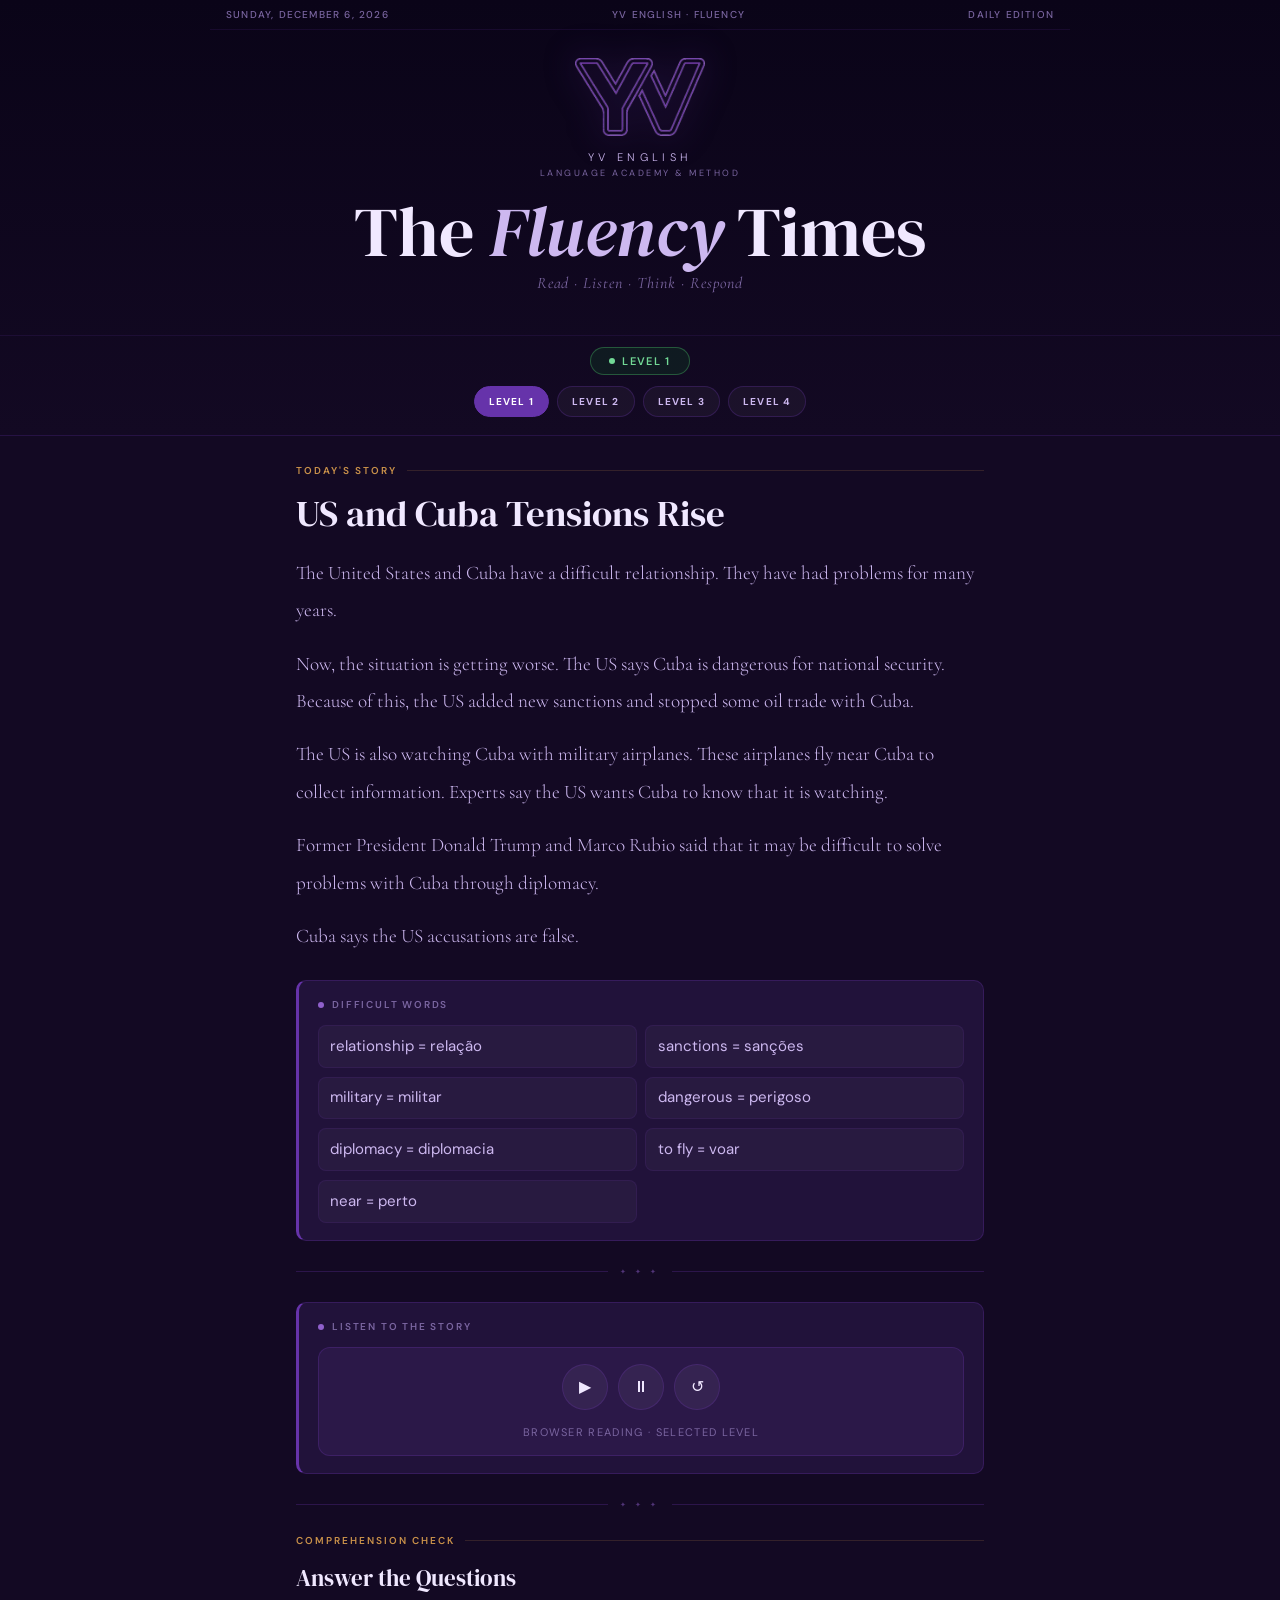
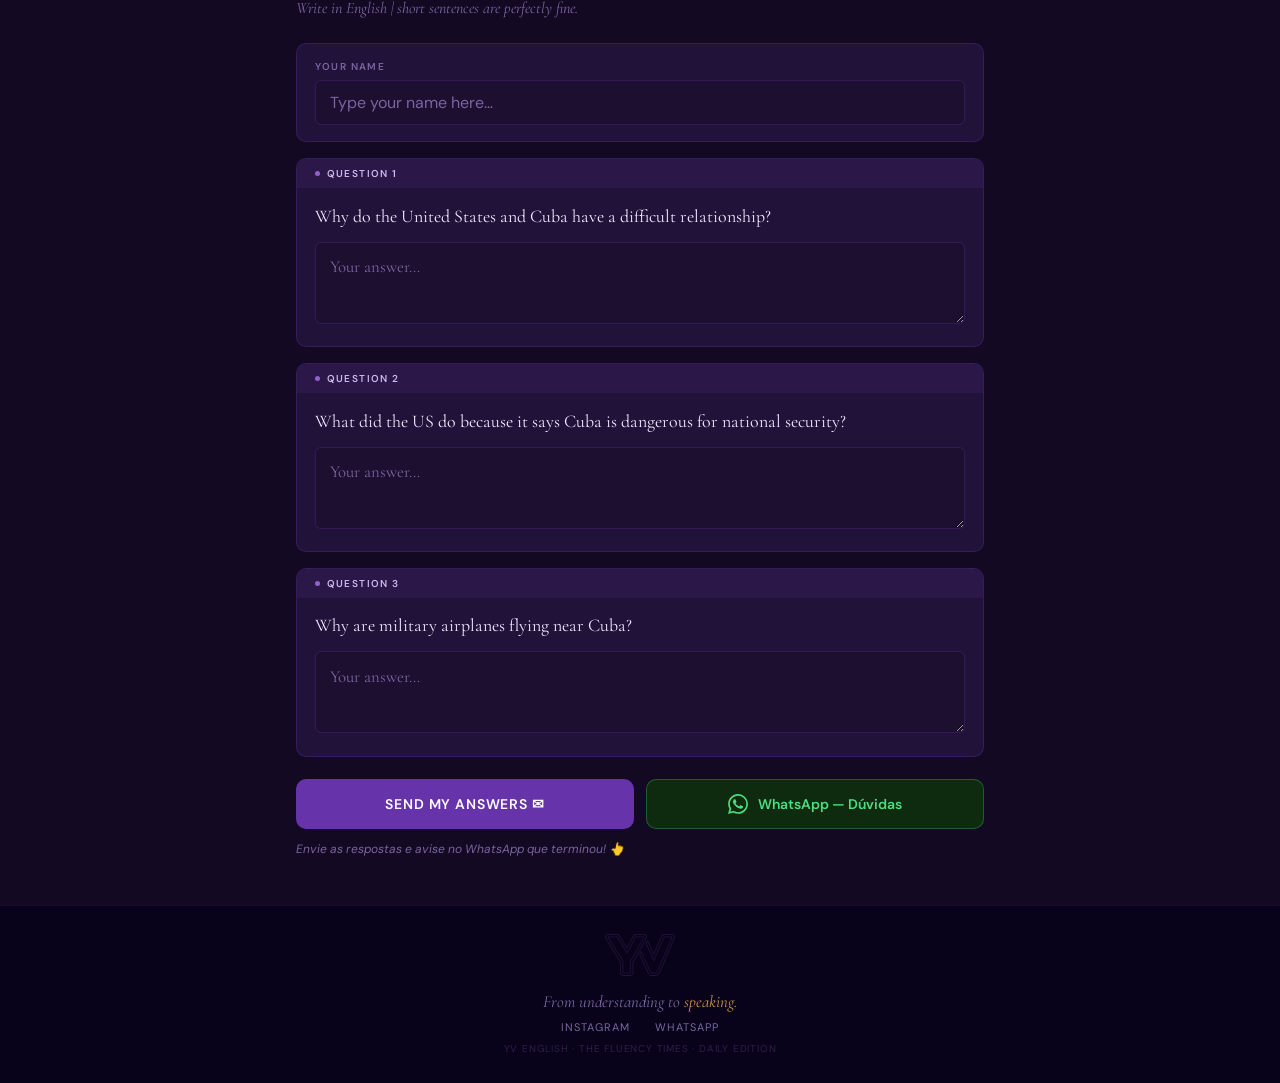
==== index.html @ a4edf580 "Rename the_fluency_times_levels_voice.html to index.html" ====
<!DOCTYPE html>
<html lang="en">
<head>
<meta charset="UTF-8">
<meta name="viewport" content="width=device-width,initial-scale=1,maximum-scale=1">
<title>The Fluency Times — YV English</title>
<link rel="preconnect" href="https://fonts.googleapis.com">
<link href="https://fonts.googleapis.com/css2?family=Cormorant+Garamond:ital,wght@0,300;0,400;1,300;1,400&family=DM+Sans:wght@300;400;500;600&family=DM+Serif+Display:ital@0;1&display=swap" rel="stylesheet">
<style>
*,*::before,*::after{box-sizing:border-box;margin:0;padding:0}
:root{--bg:#130923;--bg2:#1c0f30;--bgcard:#21123a;--bglight:#2b1848;--pur:#6633aa;--purlt:#9060cc;--purxl:#cdb8f0;--gold:#c9914a;--white:#f0e8ff;--muted:#7a65a0;--border:rgba(102,51,170,0.3);--borderl:rgba(102,51,170,0.15)}
body{background:var(--bg);color:var(--white);font-family:"DM Sans",sans-serif;min-height:100vh}
.mhead{background:linear-gradient(180deg,#0a0418 0%,var(--bg) 100%);border-bottom:1px solid var(--border);text-align:center}
.mbar{padding:8px 1rem;border-bottom:1px solid var(--borderl);display:flex;justify-content:space-between;align-items:center;font-size:10px;font-weight:500;letter-spacing:.12em;text-transform:uppercase;color:var(--muted);max-width:860px;margin:0 auto}
.mcore{padding:28px 1rem 22px;display:flex;flex-direction:column;align-items:center}
.yv-logo{width:130px;height:auto;margin-bottom:14px;filter:drop-shadow(0 0 16px rgba(102,51,170,0.6))}
.brand{font-size:11px;font-weight:300;letter-spacing:.4em;text-transform:uppercase;color:var(--purxl);margin-bottom:3px}
.brandsub{font-size:9px;letter-spacing:.28em;text-transform:uppercase;color:var(--muted);margin-bottom:18px}
.ptitle{font-family:"DM Serif Display",serif;font-size:clamp(2.2rem,8vw,4.4rem);font-weight:400;line-height:1;color:var(--white);margin-bottom:6px}
.ptitle em{font-style:italic;color:var(--purxl)}
.ptagline{font-family:"Cormorant Garamond",serif;font-style:italic;font-size:1rem;color:var(--muted);letter-spacing:.06em;margin-bottom:20px}
.mbot{padding:11px 1rem;border-top:1px solid var(--borderl);display:flex;justify-content:center}
.badge{display:inline-flex;align-items:center;gap:7px;padding:6px 18px;border-radius:100px;font-size:11px;font-weight:600;letter-spacing:.12em;text-transform:uppercase;border:1px solid}
.lv1{background:rgba(15,70,35,.3);border-color:rgba(70,180,100,.4);color:#72d996}
.lv2{background:rgba(102,51,170,.2);border-color:rgba(144,96,208,.4);color:var(--purxl)}
.lv3{background:rgba(150,50,20,.25);border-color:rgba(210,90,50,.4);color:#e88a60}
.dot{width:6px;height:6px;border-radius:50%;background:currentColor;flex-shrink:0}
.page{max-width:720px;margin:0 auto;padding:0 1rem}
.div{display:flex;align-items:center;gap:12px;padding:1.6rem 0}
.div::before,.div::after{content:"";flex:1;height:1px;background:var(--border)}
.div span{color:var(--purlt);font-size:.45rem;letter-spacing:.5em;opacity:.5}
.slabel{font-size:10px;font-weight:600;letter-spacing:.2em;text-transform:uppercase;color:var(--gold);margin-bottom:.9rem;display:flex;align-items:center;gap:10px}
.slabel::after{content:"";flex:1;height:1px;background:rgba(201,145,74,.18)}
.asec{padding:1.75rem 0 0}
.ahead{font-family:"DM Serif Display",serif;font-size:clamp(1.55rem,5vw,2.3rem);font-weight:400;line-height:1.2;color:var(--white);margin-bottom:1.2rem}
.abody{font-family:"Cormorant Garamond",serif;font-size:1.2rem;font-weight:300;line-height:1.95;color:var(--purxl)}
.abody p{margin-bottom:1rem}
.abody p:last-child{margin-bottom:0}
.abox{background:var(--bgcard);border:1px solid var(--border);border-left:3px solid var(--pur);border-radius:10px;padding:1.1rem 1.2rem}
.alabel{font-size:10px;font-weight:600;letter-spacing:.18em;text-transform:uppercase;color:var(--muted);margin-bottom:.85rem;display:flex;align-items:center;gap:8px}
.alabel::before{content:"";display:inline-block;width:6px;height:6px;border-radius:50%;background:var(--purlt)}
.abox iframe{width:100%;border:none;border-radius:5px;display:block}
.apholder{background:var(--bglight);border-radius:6px;padding:1.2rem;text-align:center;color:var(--muted);font-size:13px;line-height:1.8}
.apholder code{background:rgba(255,255,255,.07);padding:2px 7px;border-radius:3px;font-size:12px;color:var(--purxl)}
.qsec{padding:0 0 3rem}
.qhead{font-family:"DM Serif Display",serif;font-size:1.45rem;font-weight:400;color:var(--white);margin-bottom:4px}
.qsub{font-family:"Cormorant Garamond",serif;font-style:italic;font-size:1rem;color:var(--muted);margin-bottom:1.6rem}
.qform{display:flex;flex-direction:column;gap:1rem}
.nblock{background:var(--bgcard);border:1px solid var(--border);border-radius:10px;padding:1rem 1.1rem}
.nlabel{font-size:10px;font-weight:600;letter-spacing:.14em;text-transform:uppercase;color:var(--muted);margin-bottom:7px;display:block}
.ninput{width:100%;background:var(--bg2);border:1px solid var(--border);border-radius:6px;padding:11px 14px;font-family:"DM Sans",sans-serif;font-size:1rem;color:var(--white);transition:border-color .2s}
.ninput::placeholder{color:var(--muted)}
.ninput:focus{outline:none;border-color:var(--purlt)}
.qblock{background:var(--bgcard);border:1px solid var(--border);border-radius:10px;overflow:hidden;transition:border-color .2s}
.qblock:focus-within{border-color:var(--purlt)}
.qhdr{background:var(--bglight);padding:8px 1.1rem;font-size:10px;font-weight:600;letter-spacing:.14em;text-transform:uppercase;color:var(--purxl);display:flex;align-items:center;gap:7px}
.qhdr::before{content:"";width:5px;height:5px;border-radius:50%;background:var(--purlt);flex-shrink:0}
.qbody{padding:.9rem 1.1rem 1.1rem}
.qtxt{font-family:"Cormorant Garamond",serif;font-size:1.12rem;color:var(--white);margin-bottom:.75rem;line-height:1.5}
.atxt{width:100%;min-height:82px;background:var(--bg2);border:1px solid var(--border);border-radius:6px;padding:.7rem .9rem;font-family:"Cormorant Garamond",serif;font-size:1.05rem;color:var(--white);resize:vertical;transition:border-color .2s;line-height:1.6}
.atxt::placeholder{color:var(--muted)}
.atxt:focus{outline:none;border-color:var(--purlt);background:#140922}
.srow{display:flex;flex-direction:column;gap:.75rem;padding-top:.4rem}
.bsub{width:100%;background:var(--pur);color:#fff;border:none;padding:15px;border-radius:10px;font-family:"DM Sans",sans-serif;font-size:14px;font-weight:600;letter-spacing:.06em;text-transform:uppercase;cursor:pointer;transition:background .2s,transform .1s}
.bsub:hover{background:#55289a}
.bsub:active{transform:scale(.99)}
.bsub:disabled{background:var(--bglight);color:var(--muted);cursor:not-allowed}
.bwpp{display:flex;align-items:center;justify-content:center;gap:10px;width:100%;background:#0f2b0f;color:#4ade80;border:1px solid rgba(74,222,128,.28);padding:14px;border-radius:10px;font-family:"DM Sans",sans-serif;font-size:14px;font-weight:600;cursor:pointer;text-decoration:none;transition:background .2s}
.bwpp:hover{background:#142e14}
.wicon{width:20px;height:20px;flex-shrink:0}
.snote{font-size:12px;color:var(--muted);font-style:italic;text-align:center}
.succ{display:none;background:rgba(15,70,35,.22);border:1px solid rgba(74,222,128,.22);border-radius:10px;padding:1.2rem;color:#72d996;font-family:"Cormorant Garamond",serif;font-size:1.1rem;line-height:1.75}
footer{background:#08031a;border-top:1px solid var(--borderl);padding:1.75rem 1rem;text-align:center}
.flogo img{width:70px;height:auto;opacity:.25;margin-bottom:10px}
.ftagline{font-family:"Cormorant Garamond",serif;font-style:italic;font-size:1.05rem;color:var(--muted);margin-bottom:8px}
.ftagline span{color:var(--gold)}
.flinks{display:flex;justify-content:center;gap:1.5rem;margin-bottom:8px}
.flinks a{font-size:11px;letter-spacing:.1em;text-transform:uppercase;color:var(--muted);text-decoration:none}
.flinks a:hover{color:var(--purxl)}
.fcopy{font-size:10px;letter-spacing:.08em;color:#2e1f4a;text-transform:uppercase}
@media(min-width:560px){.srow{flex-direction:row;flex-wrap:wrap}.bsub,.bwpp{width:auto;flex:1}.snote{text-align:left;width:100%}}

.level-switch{display:flex;gap:8px;flex-wrap:wrap;justify-content:center;padding:0 1rem 14px}
.lbtn{background:rgba(255,255,255,.04);color:var(--purxl);border:1px solid var(--border);border-radius:999px;padding:8px 14px;font-family:"DM Sans",sans-serif;font-size:10px;font-weight:700;letter-spacing:.12em;text-transform:uppercase;cursor:pointer;transition:background .2s,border-color .2s,transform .1s}
.lbtn:hover{background:rgba(144,96,208,.12);border-color:var(--purlt)}
.lbtn.active{background:var(--pur);border-color:var(--pur);color:#fff}
.lbtn:active{transform:scale(.98)}
.player{display:flex;align-items:center;justify-content:center;gap:10px;flex-wrap:wrap;background:var(--bglight);border:1px solid var(--border);border-radius:12px;padding:1rem}
.pbtn{width:46px;height:46px;border-radius:50%;border:1px solid var(--border);background:rgba(255,255,255,.05);color:var(--white);font-size:16px;cursor:pointer;display:flex;align-items:center;justify-content:center;transition:background .2s,border-color .2s,transform .1s}
.pbtn:hover{background:rgba(144,96,208,.14);border-color:var(--purlt)}
.pbtn:active{transform:scale(.96)}
.pmeta{width:100%;text-align:center;font-size:11px;letter-spacing:.12em;text-transform:uppercase;color:var(--muted);margin-top:.3rem}
.words{margin-top:1.5rem}
.wlist{display:grid;gap:.55rem;font-family:"DM Sans",sans-serif;font-size:.94rem;color:var(--purxl);line-height:1.55}
.wlist span{display:block;background:rgba(255,255,255,.035);border:1px solid var(--borderl);border-radius:8px;padding:.55rem .7rem}
@media(min-width:560px){.level-switch{padding-bottom:18px}.wlist{grid-template-columns:1fr 1fr}}

</style>
<meta name="description" content="The Fluency Times is a daily newsletter by YV English, designed to help you achieve English fluency through engaging stories, practical tips, and curated resources.">
<meta name="keywords" content="English fluency, language learning, YV English, daily newsletter, language tips, curated resources">
<link rel="icon" type="image/png" href="logo-yv.png">
<link rel="apple-touch-icon" href="logo-yv.png">
</head>
<body>
<header class="mhead">
  <div class="mbar">
    <span id="ddate">—</span>
    <span>YV English · Fluency</span>
    <span>Daily Edition</span>
  </div>
  <div class="mcore">
    <img class="yv-logo" src="[data-uri]" alt="YV English">
    <p class="brand">YV English</p>
    <p class="brandsub">Language Academy &amp; Method</p>
    <h1 class="ptitle">The <em>Fluency</em> Times</h1>
    <p class="ptagline">Read · Listen · Think · Respond</p>
  </div>
  <div class="mbot">
    <span class="badge lv2" id="lvbadge"><span class="dot"></span><span id="lvtxt">Level 1</span></span>
  </div>
  <div class="level-switch" aria-label="Choose reading level">
    <button class="lbtn active" type="button" data-level="1">Level 1</button>
    <button class="lbtn" type="button" data-level="2">Level 2</button>
    <button class="lbtn" type="button" data-level="3">Level 3</button>
    <button class="lbtn" type="button" data-level="4">Level 4</button>
  </div>
</header>
<main class="page">
  <section class="asec">
    <p class="slabel">Today's Story</p>
    <h2 class="ahead" id="ahead">US and Cuba Tensions Rise</h2>
    <div class="abody" id="abody"></div>
    <div class="abox words">
      <p class="alabel">Difficult Words</p>
      <div class="wlist" id="words"></div>
    </div>
  </section>
  <div class="div"><span>✦ ✦ ✦</span></div>
  <section>
    <div class="abox">
      <p class="alabel">Listen to the Story</p>
      <div id="audio-embed">
        <div class="player" aria-label="Browser audio controls">
          <button class="pbtn" type="button" id="playBtn" title="Play">▶</button>
          <button class="pbtn" type="button" id="pauseBtn" title="Pause">⏸</button>
          <button class="pbtn" type="button" id="restartBtn" title="Restart">↺</button>
          <div class="pmeta" id="voiceStatus">Browser reading · selected level</div>
        </div>
      </div>
    </div>
  </section>
  <div class="div"><span>✦ ✦ ✦</span></div>
  <section class="qsec">
    <p class="slabel">Comprehension Check</p>
    <h3 class="qhead">Answer the Questions</h3>
    <p class="qsub">Write in English | short sentences are perfectly fine.</p>
    <form class="qform" id="qform" action="https://api.web3forms.com/submit" method="POST">
      <input type="hidden" name="access_key" value="bb848a85-e477-42c4-b5b5-61358dc488f5">
      <input type="hidden" name="subject" id="fsubj" value="The Fluency Times — Student Answers">
      <input type="hidden" name="level" id="flevel" value="Level 1">
      <input type="hidden" name="redirect" value="false">
      <div class="nblock">
        <label class="nlabel" for="sname">Your Name</label>
        <input class="ninput" type="text" id="sname" name="name" placeholder="Type your name here…" required>
      </div>
      <div class="qblock">
        <div class="qhdr">Question 1</div>
        <div class="qbody">
          <p class="qtxt" id="q1">Where is this happening?</p>
          <textarea class="atxt" name="question_1" placeholder="Your answer…" required></textarea>
        </div>
      </div>
      <div class="qblock">
        <div class="qhdr">Question 2</div>
        <div class="qbody">
          <p class="qtxt" id="q2">What is the text about?</p>
          <textarea class="atxt" name="question_2" placeholder="Your answer…" required></textarea>
        </div>
      </div>
      <div class="qblock">
        <div class="qhdr">Question 3</div>
        <div class="qbody">
          <p class="qtxt" id="q3">What do you think about the situation?</p>
        
          <textarea class="atxt" name="message" placeholder="Your answer…" required></textarea>
        </div>
      </div>
      <div class="srow">
        <button type="submit" class="bsub" id="sbtn">Send My Answers ✉</button>
        <a class="bwpp" href="https://wa.me/5521965126480?text=Oi!%20Terminei%20as%20perguntas%20do%20Fluency%20Times%20de%20hoje!%20%F0%9F%93%9D" target="_blank" rel="noopener">
          <svg class="wicon" viewBox="0 0 24 24" fill="currentColor"><path d="M17.472 14.382c-.297-.149-1.758-.867-2.03-.967-.273-.099-.471-.148-.67.15-.197.297-.767.966-.94 1.164-.173.199-.347.223-.644.075-.297-.15-1.255-.463-2.39-1.475-.883-.788-1.48-1.761-1.653-2.059-.173-.297-.018-.458.13-.606.134-.133.298-.347.446-.52.149-.174.198-.298.298-.497.099-.198.05-.371-.025-.52-.075-.149-.669-1.612-.916-2.207-.242-.579-.487-.5-.669-.51-.173-.008-.371-.01-.57-.01-.198 0-.52.074-.792.372-.272.297-1.04 1.016-1.04 2.479 0 1.462 1.065 2.875 1.213 3.074.149.198 2.096 3.2 5.077 4.487.709.306 1.262.489 1.694.625.712.227 1.36.195 1.871.118.571-.085 1.758-.719 2.006-1.413.248-.694.248-1.289.173-1.413-.074-.124-.272-.198-.57-.347m-5.421 7.403h-.004a9.87 9.87 0 01-5.031-1.378l-.361-.214-3.741.982.998-3.648-.235-.374a9.86 9.86 0 01-1.51-5.26c.001-5.45 4.436-9.884 9.888-9.884 2.64 0 5.122 1.03 6.988 2.898a9.825 9.825 0 012.893 6.994c-.003 5.45-4.437 9.884-9.885 9.884m8.413-18.297A11.815 11.815 0 0012.05 0C5.495 0 .16 5.335.157 11.892c0 2.096.547 4.142 1.588 5.945L.057 24l6.305-1.654a11.882 11.882 0 005.683 1.448h.005c6.554 0 11.89-5.335 11.893-11.893a11.821 11.821 0 00-3.48-8.413z"/></svg>
          WhatsApp — Dúvidas
        </a>
        <span class="snote">Envie as respostas e avise no WhatsApp que terminou! 👆</span>
      </div>
      <div class="succ" id="smsg"><strong>Well done! 🎉</strong> Your answers were sent successfully.<br>Agora avise no WhatsApp que você terminou — keep it up!</div>
    </form>
  </section>
</main>
<footer>
  <div class="flogo"><img src="[data-uri]" alt="YV English"></div>
  <p class="ftagline">From understanding to <span>speaking.</span></p>
  <div class="flinks">
    <a href="https://www.instagram.com/yvenglish/" target="_blank" rel="noopener">Instagram</a>
    <a href="https://wa.me/5521965126480" target="_blank" rel="noopener">WhatsApp</a>
  </div>
  <p class="fcopy">YV English · The Fluency Times · Daily Edition</p>
</footer>

<script>
const stories={
  1:{
    badge:"lv1",
    title:"US and Cuba Tensions Rise",
    text:[
      "The United States and Cuba have a difficult relationship. They have had problems for many years.",
      "Now, the situation is getting worse. The US says Cuba is dangerous for national security. Because of this, the US added new sanctions and stopped some oil trade with Cuba.",
      "The US is also watching Cuba with military airplanes. These airplanes fly near Cuba to collect information. Experts say the US wants Cuba to know that it is watching.",
      "Former President Donald Trump and Marco Rubio said that it may be difficult to solve problems with Cuba through diplomacy.",
      "Cuba says the US accusations are false."
    ],
    words:["relationship = relação","sanctions = sanções","military = militar","dangerous = perigoso","diplomacy = diplomacia","to fly = voar","near = perto"],
    questions:[
      "Why do the United States and Cuba have a difficult relationship?",
      "What did the US do because it says Cuba is dangerous for national security?",
      "Why are military airplanes flying near Cuba?"
    ]
  },
  2:{
    badge:"lv2",
    title:"US Pressure on Cuba Increases",
    text:[
      "The relationship between the United States and Cuba has become worse in recent weeks. The two countries have had political problems for decades, but tensions are now increasing again.",
      "The US government says Cuba is a threat to national security. Because of this, Washington has placed new sanctions and economic pressure on the island.",
      "The US military has also been flying surveillance planes near Cuba. Experts say these flights send a message to the Cuban government: the US is watching closely.",
      "Donald Trump and Marco Rubio suggested that diplomacy may not improve relations between the two countries.",
      "Cuba denies the accusations and says the US is using false claims to justify more pressure."
    ],
    words:["tension = tensão","surveillance = vigilância","pressure = pressão","threat = ameaça","deny = negar","closely = de perto","claims = alegações"],
    questions:[
      "Why are tensions between the US and Cuba increasing?",
      "What message may the surveillance planes be sending?",
      "Do you think diplomacy can solve this problem? Why or why not?"
    ]
  },
  3:{
    badge:"lv3",
    title:"US-Cuba Relations Deteriorate",
    text:[
      "Relations between the United States and Cuba are deteriorating rapidly after new political and military tensions emerged between the two countries.",
      "The US government has accused Cuba of posing a national security threat and has responded with stronger sanctions, an oil blockade, and more political pressure.",
      "At the same time, the US military has been conducting surveillance flights near Cuban territory. Analysts believe the decision to show these aircraft publicly is intentional and designed to pressure Cuba.",
      "Donald Trump and Marco Rubio suggested that diplomatic solutions may not work, increasing fears of further conflict.",
      "Cuba rejects the accusations and claims the United States is using a fraudulent case to justify possible military intervention."
    ],
    words:["deteriorating = piorando","blockade = bloqueio","aircraft = aeronave","intentional = intencional","intervention = intervenção","reject = rejeitar","further = maior / adicional"],
    questions:[
      "What actions has the US taken against Cuba?",
      "Why might the US make surveillance flights visible to the public?",
      "In your opinion, is military pressure ever justified? Explain your answer."
    ]
  },
  4:{
    badge:"lv3",
    title:"Escalating US-Cuba Tensions Raise Concerns",
    text:[
      "US-Cuba relations, already historically fragile, have sharply deteriorated amid escalating economic, political, and military tensions.",
      "Washington has intensified pressure on Havana by imposing additional sanctions, restricting oil trade, and accusing Cuba of posing a national security threat.",
      "The US military has also increased surveillance operations near Cuban airspace. Analysts suggest that keeping flight transponders publicly visible may be a deliberate geopolitical signal, designed to demonstrate Washington’s monitoring capabilities.",
      "Trump and Rubio indicated that diplomatic negotiations may be unlikely to improve bilateral relations, which has reinforced concerns about further escalation.",
      "Cuba firmly denies the allegations and argues that the United States is fabricating accusations to legitimize possible military intervention and deepen economic isolation."
    ],
    words:["escalating = aumentando","geopolitical = geopolítico","bilateral relations = relações bilaterais","allegations = acusações","legitimize = legitimar","isolation = isolamento","monitoring capabilities = capacidade de monitoramento"],
    questions:[
      "How does the text describe the current state of US-Cuba relations?",
      "What geopolitical message might the US be sending through visible surveillance flights?",
      "Do you think economic sanctions are an effective political tool? Why or why not?"
    ]
  }
};

let currentLevel=1;
let utterance=null;
let paused=false;

function articlePlainText(){
  const story=stories[currentLevel];
  return story.title+". "+story.text.join(" ");
}

function stopSpeech(){
  window.speechSynthesis.cancel();
  utterance=null;
  paused=false;
  document.getElementById("voiceStatus").textContent="Browser reading · selected level";
}

function renderLevel(level){
  currentLevel=Number(level);
  const story=stories[currentLevel];

  document.getElementById("ahead").textContent=story.title;
  document.getElementById("abody").innerHTML=story.text.map(p=>`<p>${p}</p>`).join("");
  document.getElementById("words").innerHTML=story.words.map(w=>`<span>${w}</span>`).join("");

  const badge=document.getElementById("lvbadge");
  badge.className="badge "+story.badge;
  document.getElementById("lvtxt").textContent="Level "+currentLevel;
  document.getElementById("flevel").value="Level "+currentLevel;
  document.getElementById("fsubj").value="The Fluency Times — Level "+currentLevel+" — "+story.title;

  story.questions.forEach((q,i)=>{
    const el=document.getElementById("q"+(i+1));
    if(el) el.textContent=q;
  });

  document.querySelectorAll(".lbtn").forEach(btn=>{
    btn.classList.toggle("active",Number(btn.dataset.level)===currentLevel);
  });

  stopSpeech();
}

function speakStory(){
  if(paused){
    window.speechSynthesis.resume();
    paused=false;
    document.getElementById("voiceStatus").textContent="Reading…";
    return;
  }

  stopSpeech();
  utterance=new SpeechSynthesisUtterance(articlePlainText());
  utterance.lang="en-US";
  utterance.rate=0.88;
  utterance.pitch=1;
  utterance.onend=()=>document.getElementById("voiceStatus").textContent="Finished · click restart to listen again";
  window.speechSynthesis.speak(utterance);
  document.getElementById("voiceStatus").textContent="Reading…";
}

function pauseStory(){
  if(window.speechSynthesis.speaking){
    window.speechSynthesis.pause();
    paused=true;
    document.getElementById("voiceStatus").textContent="Paused";
  }
}

function restartStory(){
  stopSpeech();
  speakStory();
}

const d=new Date();
document.getElementById("ddate").textContent=d.toLocaleDateString("en-US",{weekday:"long",year:"numeric",month:"long",day:"numeric"});

document.querySelectorAll(".lbtn").forEach(btn=>{
  btn.addEventListener("click",()=>renderLevel(btn.dataset.level));
});

document.getElementById("playBtn").addEventListener("click",speakStory);
document.getElementById("pauseBtn").addEventListener("click",pauseStory);
document.getElementById("restartBtn").addEventListener("click",restartStory);

renderLevel(1);

document.getElementById("qform").addEventListener("submit",async function(e){
  e.preventDefault();
  stopSpeech();
  const btn=document.getElementById("sbtn");
  btn.disabled=true;btn.textContent="Sending…";
  try{
    const r=await fetch("https://api.web3forms.com/submit",{method:"POST",body:new FormData(this)});
    const data=await r.json();
    if(data.success){
      document.getElementById("smsg").style.display="block";
      btn.style.display="none";
      document.getElementById("smsg").scrollIntoView({behavior:"smooth",block:"center"});
    }else{btn.disabled=false;btn.textContent="Send My Answers ✉";alert("Something went wrong.");}
  }catch{btn.disabled=false;btn.textContent="Send My Answers ✉";alert("Connection error.");}
});
</script>

</body>
</html>
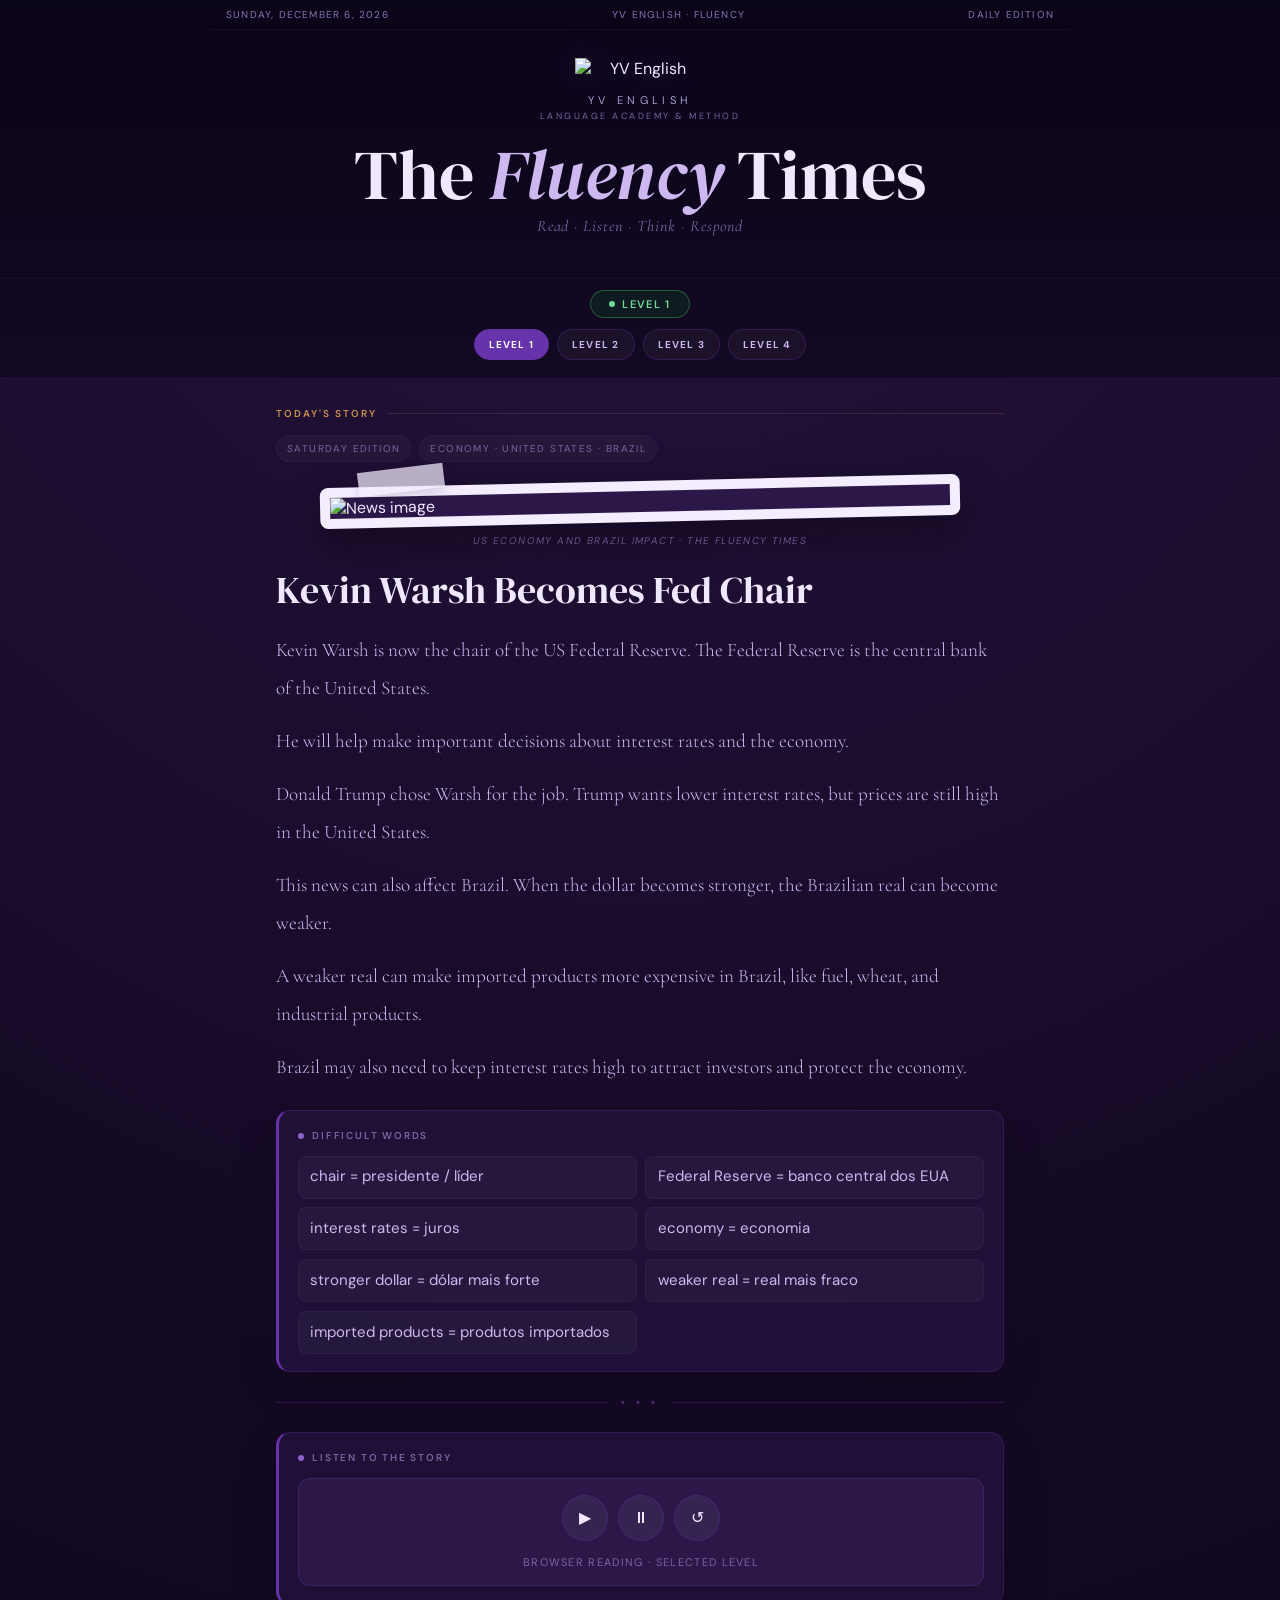
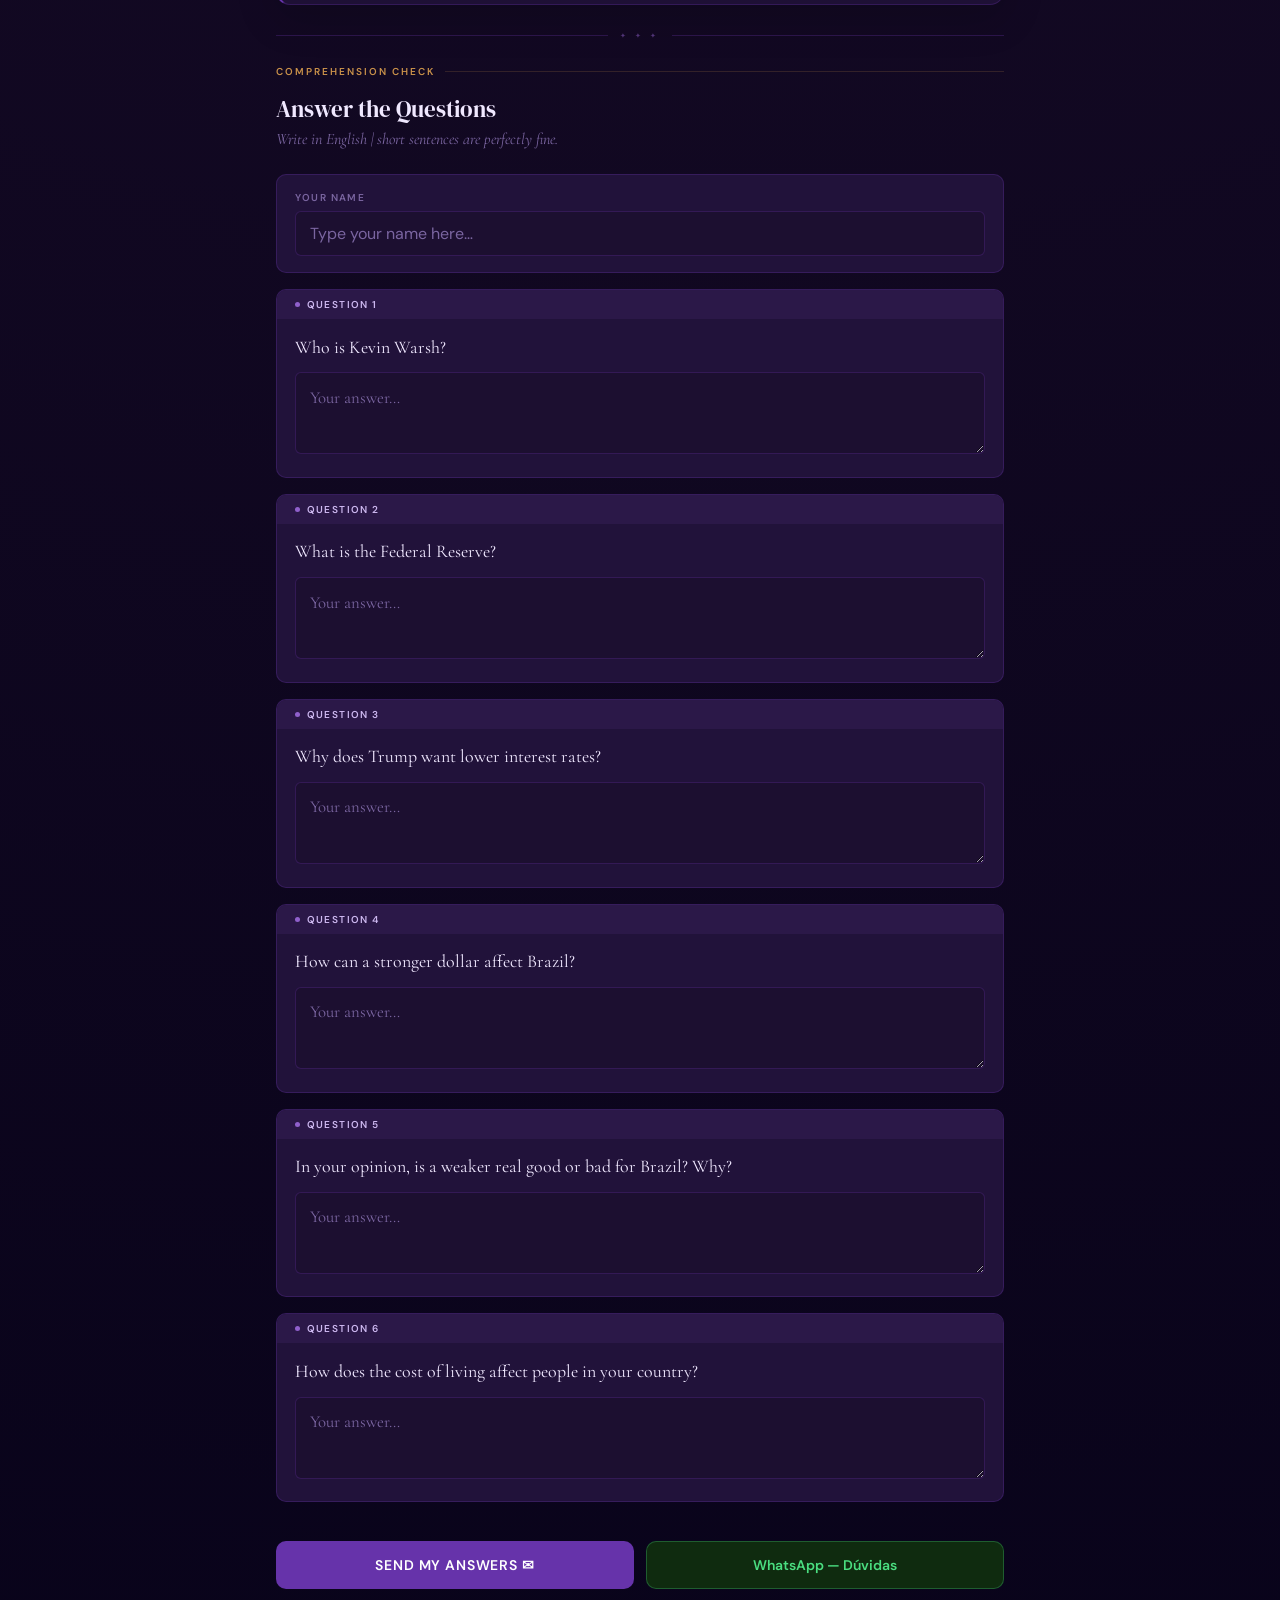
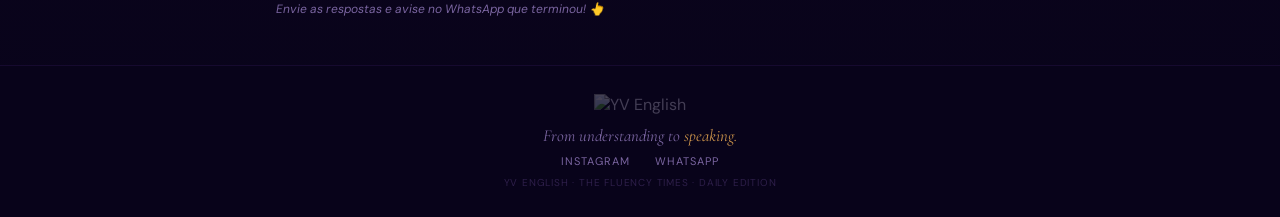
==== commit 02a0ea82: "Update index.html" ====
--- a/index.html
+++ b/index.html
@@ -1,145 +1,75 @@
 <!DOCTYPE html>
 <html lang="en">
 <head>
-<meta charset="UTF-8">
-<meta name="viewport" content="width=device-width,initial-scale=1,maximum-scale=1">
-<title>The Fluency Times — YV English</title>
-<link rel="preconnect" href="https://fonts.googleapis.com">
-<link href="https://fonts.googleapis.com/css2?family=Cormorant+Garamond:ital,wght@0,300;0,400;1,300;1,400&family=DM+Sans:wght@300;400;500;600&family=DM+Serif+Display:ital@0;1&display=swap" rel="stylesheet">
-<style>
-*,*::before,*::after{box-sizing:border-box;margin:0;padding:0}
-:root{--bg:#130923;--bg2:#1c0f30;--bgcard:#21123a;--bglight:#2b1848;--pur:#6633aa;--purlt:#9060cc;--purxl:#cdb8f0;--gold:#c9914a;--white:#f0e8ff;--muted:#7a65a0;--border:rgba(102,51,170,0.3);--borderl:rgba(102,51,170,0.15)}
-body{background:var(--bg);color:var(--white);font-family:"DM Sans",sans-serif;min-height:100vh}
-.mhead{background:linear-gradient(180deg,#0a0418 0%,var(--bg) 100%);border-bottom:1px solid var(--border);text-align:center}
-.mbar{padding:8px 1rem;border-bottom:1px solid var(--borderl);display:flex;justify-content:space-between;align-items:center;font-size:10px;font-weight:500;letter-spacing:.12em;text-transform:uppercase;color:var(--muted);max-width:860px;margin:0 auto}
-.mcore{padding:28px 1rem 22px;display:flex;flex-direction:column;align-items:center}
-.yv-logo{width:130px;height:auto;margin-bottom:14px;filter:drop-shadow(0 0 16px rgba(102,51,170,0.6))}
-.brand{font-size:11px;font-weight:300;letter-spacing:.4em;text-transform:uppercase;color:var(--purxl);margin-bottom:3px}
-.brandsub{font-size:9px;letter-spacing:.28em;text-transform:uppercase;color:var(--muted);margin-bottom:18px}
-.ptitle{font-family:"DM Serif Display",serif;font-size:clamp(2.2rem,8vw,4.4rem);font-weight:400;line-height:1;color:var(--white);margin-bottom:6px}
-.ptitle em{font-style:italic;color:var(--purxl)}
-.ptagline{font-family:"Cormorant Garamond",serif;font-style:italic;font-size:1rem;color:var(--muted);letter-spacing:.06em;margin-bottom:20px}
-.mbot{padding:11px 1rem;border-top:1px solid var(--borderl);display:flex;justify-content:center}
-.badge{display:inline-flex;align-items:center;gap:7px;padding:6px 18px;border-radius:100px;font-size:11px;font-weight:600;letter-spacing:.12em;text-transform:uppercase;border:1px solid}
-.lv1{background:rgba(15,70,35,.3);border-color:rgba(70,180,100,.4);color:#72d996}
-.lv2{background:rgba(102,51,170,.2);border-color:rgba(144,96,208,.4);color:var(--purxl)}
-.lv3{background:rgba(150,50,20,.25);border-color:rgba(210,90,50,.4);color:#e88a60}
-.dot{width:6px;height:6px;border-radius:50%;background:currentColor;flex-shrink:0}
-.page{max-width:720px;margin:0 auto;padding:0 1rem}
-.div{display:flex;align-items:center;gap:12px;padding:1.6rem 0}
-.div::before,.div::after{content:"";flex:1;height:1px;background:var(--border)}
-.div span{color:var(--purlt);font-size:.45rem;letter-spacing:.5em;opacity:.5}
-.slabel{font-size:10px;font-weight:600;letter-spacing:.2em;text-transform:uppercase;color:var(--gold);margin-bottom:.9rem;display:flex;align-items:center;gap:10px}
-.slabel::after{content:"";flex:1;height:1px;background:rgba(201,145,74,.18)}
-.asec{padding:1.75rem 0 0}
-.ahead{font-family:"DM Serif Display",serif;font-size:clamp(1.55rem,5vw,2.3rem);font-weight:400;line-height:1.2;color:var(--white);margin-bottom:1.2rem}
-.abody{font-family:"Cormorant Garamond",serif;font-size:1.2rem;font-weight:300;line-height:1.95;color:var(--purxl)}
-.abody p{margin-bottom:1rem}
-.abody p:last-child{margin-bottom:0}
-.abox{background:var(--bgcard);border:1px solid var(--border);border-left:3px solid var(--pur);border-radius:10px;padding:1.1rem 1.2rem}
-.alabel{font-size:10px;font-weight:600;letter-spacing:.18em;text-transform:uppercase;color:var(--muted);margin-bottom:.85rem;display:flex;align-items:center;gap:8px}
-.alabel::before{content:"";display:inline-block;width:6px;height:6px;border-radius:50%;background:var(--purlt)}
-.abox iframe{width:100%;border:none;border-radius:5px;display:block}
-.apholder{background:var(--bglight);border-radius:6px;padding:1.2rem;text-align:center;color:var(--muted);font-size:13px;line-height:1.8}
-.apholder code{background:rgba(255,255,255,.07);padding:2px 7px;border-radius:3px;font-size:12px;color:var(--purxl)}
-.qsec{padding:0 0 3rem}
-.qhead{font-family:"DM Serif Display",serif;font-size:1.45rem;font-weight:400;color:var(--white);margin-bottom:4px}
-.qsub{font-family:"Cormorant Garamond",serif;font-style:italic;font-size:1rem;color:var(--muted);margin-bottom:1.6rem}
-.qform{display:flex;flex-direction:column;gap:1rem}
-.nblock{background:var(--bgcard);border:1px solid var(--border);border-radius:10px;padding:1rem 1.1rem}
-.nlabel{font-size:10px;font-weight:600;letter-spacing:.14em;text-transform:uppercase;color:var(--muted);margin-bottom:7px;display:block}
-.ninput{width:100%;background:var(--bg2);border:1px solid var(--border);border-radius:6px;padding:11px 14px;font-family:"DM Sans",sans-serif;font-size:1rem;color:var(--white);transition:border-color .2s}
-.ninput::placeholder{color:var(--muted)}
-.ninput:focus{outline:none;border-color:var(--purlt)}
-.qblock{background:var(--bgcard);border:1px solid var(--border);border-radius:10px;overflow:hidden;transition:border-color .2s}
-.qblock:focus-within{border-color:var(--purlt)}
-.qhdr{background:var(--bglight);padding:8px 1.1rem;font-size:10px;font-weight:600;letter-spacing:.14em;text-transform:uppercase;color:var(--purxl);display:flex;align-items:center;gap:7px}
-.qhdr::before{content:"";width:5px;height:5px;border-radius:50%;background:var(--purlt);flex-shrink:0}
-.qbody{padding:.9rem 1.1rem 1.1rem}
-.qtxt{font-family:"Cormorant Garamond",serif;font-size:1.12rem;color:var(--white);margin-bottom:.75rem;line-height:1.5}
-.atxt{width:100%;min-height:82px;background:var(--bg2);border:1px solid var(--border);border-radius:6px;padding:.7rem .9rem;font-family:"Cormorant Garamond",serif;font-size:1.05rem;color:var(--white);resize:vertical;transition:border-color .2s;line-height:1.6}
-.atxt::placeholder{color:var(--muted)}
-.atxt:focus{outline:none;border-color:var(--purlt);background:#140922}
-.srow{display:flex;flex-direction:column;gap:.75rem;padding-top:.4rem}
-.bsub{width:100%;background:var(--pur);color:#fff;border:none;padding:15px;border-radius:10px;font-family:"DM Sans",sans-serif;font-size:14px;font-weight:600;letter-spacing:.06em;text-transform:uppercase;cursor:pointer;transition:background .2s,transform .1s}
-.bsub:hover{background:#55289a}
-.bsub:active{transform:scale(.99)}
-.bsub:disabled{background:var(--bglight);color:var(--muted);cursor:not-allowed}
-.bwpp{display:flex;align-items:center;justify-content:center;gap:10px;width:100%;background:#0f2b0f;color:#4ade80;border:1px solid rgba(74,222,128,.28);padding:14px;border-radius:10px;font-family:"DM Sans",sans-serif;font-size:14px;font-weight:600;cursor:pointer;text-decoration:none;transition:background .2s}
-.bwpp:hover{background:#142e14}
-.wicon{width:20px;height:20px;flex-shrink:0}
-.snote{font-size:12px;color:var(--muted);font-style:italic;text-align:center}
-.succ{display:none;background:rgba(15,70,35,.22);border:1px solid rgba(74,222,128,.22);border-radius:10px;padding:1.2rem;color:#72d996;font-family:"Cormorant Garamond",serif;font-size:1.1rem;line-height:1.75}
-footer{background:#08031a;border-top:1px solid var(--borderl);padding:1.75rem 1rem;text-align:center}
-.flogo img{width:70px;height:auto;opacity:.25;margin-bottom:10px}
-.ftagline{font-family:"Cormorant Garamond",serif;font-style:italic;font-size:1.05rem;color:var(--muted);margin-bottom:8px}
-.ftagline span{color:var(--gold)}
-.flinks{display:flex;justify-content:center;gap:1.5rem;margin-bottom:8px}
-.flinks a{font-size:11px;letter-spacing:.1em;text-transform:uppercase;color:var(--muted);text-decoration:none}
-.flinks a:hover{color:var(--purxl)}
-.fcopy{font-size:10px;letter-spacing:.08em;color:#2e1f4a;text-transform:uppercase}
-@media(min-width:560px){.srow{flex-direction:row;flex-wrap:wrap}.bsub,.bwpp{width:auto;flex:1}.snote{text-align:left;width:100%}}
+  <meta charset="UTF-8" />
+  <meta name="viewport" content="width=device-width,initial-scale=1,maximum-scale=1" />
+  <title>The Fluency Times — YV English</title>
+  <meta name="description" content="The Fluency Times is a daily English reading practice by YV English." />
+  <meta name="keywords" content="English fluency, language learning, YV English, daily news, English practice" />
 
-.level-switch{display:flex;gap:8px;flex-wrap:wrap;justify-content:center;padding:0 1rem 14px}
-.lbtn{background:rgba(255,255,255,.04);color:var(--purxl);border:1px solid var(--border);border-radius:999px;padding:8px 14px;font-family:"DM Sans",sans-serif;font-size:10px;font-weight:700;letter-spacing:.12em;text-transform:uppercase;cursor:pointer;transition:background .2s,border-color .2s,transform .1s}
-.lbtn:hover{background:rgba(144,96,208,.12);border-color:var(--purlt)}
-.lbtn.active{background:var(--pur);border-color:var(--pur);color:#fff}
-.lbtn:active{transform:scale(.98)}
-.player{display:flex;align-items:center;justify-content:center;gap:10px;flex-wrap:wrap;background:var(--bglight);border:1px solid var(--border);border-radius:12px;padding:1rem}
-.pbtn{width:46px;height:46px;border-radius:50%;border:1px solid var(--border);background:rgba(255,255,255,.05);color:var(--white);font-size:16px;cursor:pointer;display:flex;align-items:center;justify-content:center;transition:background .2s,border-color .2s,transform .1s}
-.pbtn:hover{background:rgba(144,96,208,.14);border-color:var(--purlt)}
-.pbtn:active{transform:scale(.96)}
-.pmeta{width:100%;text-align:center;font-size:11px;letter-spacing:.12em;text-transform:uppercase;color:var(--muted);margin-top:.3rem}
-.words{margin-top:1.5rem}
-.wlist{display:grid;gap:.55rem;font-family:"DM Sans",sans-serif;font-size:.94rem;color:var(--purxl);line-height:1.55}
-.wlist span{display:block;background:rgba(255,255,255,.035);border:1px solid var(--borderl);border-radius:8px;padding:.55rem .7rem}
-@media(min-width:560px){.level-switch{padding-bottom:18px}.wlist{grid-template-columns:1fr 1fr}}
+  <link rel="preconnect" href="https://fonts.googleapis.com" />
+  <link href="https://fonts.googleapis.com/css2?family=Cormorant+Garamond:ital,wght@0,300;0,400;1,300;1,400&family=DM+Sans:wght@300;400;500;600;700&family=DM+Serif+Display:ital@0;1&display=swap" rel="stylesheet" />
 
-</style>
-<meta name="description" content="The Fluency Times is a daily newsletter by YV English, designed to help you achieve English fluency through engaging stories, practical tips, and curated resources.">
-<meta name="keywords" content="English fluency, language learning, YV English, daily newsletter, language tips, curated resources">
-<link rel="icon" type="image/png" href="logo-yv.png">
-<link rel="apple-touch-icon" href="logo-yv.png">
+  <link rel="stylesheet" href="style.css" />
+  <link rel="icon" type="image/png" href="logo-yv.png" />
+  <link rel="apple-touch-icon" href="logo-yv.png" />
 </head>
 <body>
-<header class="mhead">
-  <div class="mbar">
-    <span id="ddate">—</span>
-    <span>YV English · Fluency</span>
-    <span>Daily Edition</span>
-  </div>
-  <div class="mcore">
-    <img class="yv-logo" src="[data-uri]" alt="YV English">
-    <p class="brand">YV English</p>
-    <p class="brandsub">Language Academy &amp; Method</p>
-    <h1 class="ptitle">The <em>Fluency</em> Times</h1>
-    <p class="ptagline">Read · Listen · Think · Respond</p>
-  </div>
-  <div class="mbot">
-    <span class="badge lv2" id="lvbadge"><span class="dot"></span><span id="lvtxt">Level 1</span></span>
-  </div>
-  <div class="level-switch" aria-label="Choose reading level">
-    <button class="lbtn active" type="button" data-level="1">Level 1</button>
-    <button class="lbtn" type="button" data-level="2">Level 2</button>
-    <button class="lbtn" type="button" data-level="3">Level 3</button>
-    <button class="lbtn" type="button" data-level="4">Level 4</button>
-  </div>
-</header>
-<main class="page">
-  <section class="asec">
-    <p class="slabel">Today's Story</p>
-    <h2 class="ahead" id="ahead">US and Cuba Tensions Rise</h2>
-    <div class="abody" id="abody"></div>
-    <div class="abox words">
-      <p class="alabel">Difficult Words</p>
-      <div class="wlist" id="words"></div>
+  <header class="mhead">
+    <div class="mbar">
+      <span id="ddate">—</span>
+      <span>YV English · Fluency</span>
+      <span>Daily Edition</span>
     </div>
-  </section>
-  <div class="div"><span>✦ ✦ ✦</span></div>
-  <section>
-    <div class="abox">
-      <p class="alabel">Listen to the Story</p>
-      <div id="audio-embed">
+
+    <div class="mcore">
+      <!-- TROQUE A LOGO AQUI, SE QUISER: coloque o arquivo logo-yv.png na pasta principal -->
+      <img class="yv-logo" src="logo-yv.png" alt="YV English" />
+      <p class="brand">YV English</p>
+      <p class="brandsub">Language Academy &amp; Method</p>
+      <h1 class="ptitle">The <em>Fluency</em> Times</h1>
+      <p class="ptagline">Read · Listen · Think · Respond</p>
+    </div>
+
+    <div class="mbot">
+      <span class="badge lv1" id="lvbadge"><span class="dot"></span><span id="lvtxt">Level 1</span></span>
+    </div>
+
+    <div class="level-switch" aria-label="Choose reading level">
+      <button class="lbtn active" type="button" data-level="1">Level 1</button>
+      <button class="lbtn" type="button" data-level="2">Level 2</button>
+      <button class="lbtn" type="button" data-level="3">Level 3</button>
+      <button class="lbtn" type="button" data-level="4">Level 4</button>
+    </div>
+  </header>
+
+  <main class="page">
+    <section class="asec">
+      <p class="slabel">Today's Story</p>
+      <div class="news-meta">
+        <span id="newsEdition">Daily Edition</span>
+        <span id="newsTopic">World News</span>
+      </div>
+
+      <figure class="cutout-wrap" id="imageBox">
+        <img id="newsImage" class="paper-cut-img" src="/news/trumpekevin.avif" alt="News image" />
+        <figcaption id="imageCaption">The Fluency Times</figcaption>
+      </figure>
+
+      <h2 class="ahead" id="ahead">Loading today's story...</h2>
+      <div class="abody" id="abody"></div>
+
+      <div class="abox words">
+        <p class="alabel">Difficult Words</p>
+        <div class="wlist" id="words"></div>
+      </div>
+    </section>
+
+    <div class="div"><span>✦ ✦ ✦</span></div>
+
+    <section>
+      <div class="abox">
+        <p class="alabel">Listen to the Story</p>
         <div class="player" aria-label="Browser audio controls">
           <button class="pbtn" type="button" id="playBtn" title="Play">▶</button>
           <button class="pbtn" type="button" id="pauseBtn" title="Pause">⏸</button>
@@ -147,240 +77,50 @@
           <div class="pmeta" id="voiceStatus">Browser reading · selected level</div>
         </div>
       </div>
+    </section>
+
+    <div class="div"><span>✦ ✦ ✦</span></div>
+
+    <section class="qsec">
+      <p class="slabel">Comprehension Check</p>
+      <h3 class="qhead">Answer the Questions</h3>
+      <p class="qsub">Write in English | short sentences are perfectly fine.</p>
+
+      <form class="qform" id="qform" action="https://api.web3forms.com/submit" method="POST">
+        <input type="hidden" name="access_key" value="bb848a85-e477-42c4-b5b5-61358dc488f5" />
+        <input type="hidden" name="subject" id="fsubj" value="The Fluency Times — Student Answers" />
+        <input type="hidden" name="level" id="flevel" value="Level 1" />
+        <input type="hidden" name="story_title" id="fstory" value="" />
+        <input type="hidden" name="redirect" value="false" />
+
+        <div class="nblock">
+          <label class="nlabel" for="sname">Your Name</label>
+          <input class="ninput" type="text" id="sname" name="name" placeholder="Type your name here…" required />
+        </div>
+
+        <div id="questionsContainer"></div>
+
+        <div class="srow">
+          <button type="submit" class="bsub" id="sbtn">Send My Answers ✉</button>
+          <a class="bwpp" href="https://wa.me/5521965126480?text=Oi!%20Terminei%20as%20perguntas%20do%20Fluency%20Times%20de%20hoje!%20%F0%9F%93%9D" target="_blank" rel="noopener">WhatsApp — Dúvidas</a>
+          <span class="snote">Envie as respostas e avise no WhatsApp que terminou! 👆</span>
+        </div>
+
+        <div class="succ" id="smsg"><strong>Well done! 🎉</strong> Your answers were sent successfully.<br />Agora avise no WhatsApp que você terminou — keep it up!</div>
+      </form>
+    </section>
+  </main>
+
+  <footer>
+    <div class="flogo"><img src="logo-yv.png" alt="YV English" /></div>
+    <p class="ftagline">From understanding to <span>speaking.</span></p>
+    <div class="flinks">
+      <a href="https://www.instagram.com/yvenglish/" target="_blank" rel="noopener">Instagram</a>
+      <a href="https://wa.me/5521965126480" target="_blank" rel="noopener">WhatsApp</a>
     </div>
-  </section>
-  <div class="div"><span>✦ ✦ ✦</span></div>
-  <section class="qsec">
-    <p class="slabel">Comprehension Check</p>
-    <h3 class="qhead">Answer the Questions</h3>
-    <p class="qsub">Write in English | short sentences are perfectly fine.</p>
-    <form class="qform" id="qform" action="https://api.web3forms.com/submit" method="POST">
-      <input type="hidden" name="access_key" value="bb848a85-e477-42c4-b5b5-61358dc488f5">
-      <input type="hidden" name="subject" id="fsubj" value="The Fluency Times — Student Answers">
-      <input type="hidden" name="level" id="flevel" value="Level 1">
-      <input type="hidden" name="redirect" value="false">
-      <div class="nblock">
-        <label class="nlabel" for="sname">Your Name</label>
-        <input class="ninput" type="text" id="sname" name="name" placeholder="Type your name here…" required>
-      </div>
-      <div class="qblock">
-        <div class="qhdr">Question 1</div>
-        <div class="qbody">
-          <p class="qtxt" id="q1">Where is this happening?</p>
-          <textarea class="atxt" name="question_1" placeholder="Your answer…" required></textarea>
-        </div>
-      </div>
-      <div class="qblock">
-        <div class="qhdr">Question 2</div>
-        <div class="qbody">
-          <p class="qtxt" id="q2">What is the text about?</p>
-          <textarea class="atxt" name="question_2" placeholder="Your answer…" required></textarea>
-        </div>
-      </div>
-      <div class="qblock">
-        <div class="qhdr">Question 3</div>
-        <div class="qbody">
-          <p class="qtxt" id="q3">What do you think about the situation?</p>
-        
-          <textarea class="atxt" name="message" placeholder="Your answer…" required></textarea>
-        </div>
-      </div>
-      <div class="srow">
-        <button type="submit" class="bsub" id="sbtn">Send My Answers ✉</button>
-        <a class="bwpp" href="https://wa.me/5521965126480?text=Oi!%20Terminei%20as%20perguntas%20do%20Fluency%20Times%20de%20hoje!%20%F0%9F%93%9D" target="_blank" rel="noopener">
-          <svg class="wicon" viewBox="0 0 24 24" fill="currentColor"><path d="M17.472 14.382c-.297-.149-1.758-.867-2.03-.967-.273-.099-.471-.148-.67.15-.197.297-.767.966-.94 1.164-.173.199-.347.223-.644.075-.297-.15-1.255-.463-2.39-1.475-.883-.788-1.48-1.761-1.653-2.059-.173-.297-.018-.458.13-.606.134-.133.298-.347.446-.52.149-.174.198-.298.298-.497.099-.198.05-.371-.025-.52-.075-.149-.669-1.612-.916-2.207-.242-.579-.487-.5-.669-.51-.173-.008-.371-.01-.57-.01-.198 0-.52.074-.792.372-.272.297-1.04 1.016-1.04 2.479 0 1.462 1.065 2.875 1.213 3.074.149.198 2.096 3.2 5.077 4.487.709.306 1.262.489 1.694.625.712.227 1.36.195 1.871.118.571-.085 1.758-.719 2.006-1.413.248-.694.248-1.289.173-1.413-.074-.124-.272-.198-.57-.347m-5.421 7.403h-.004a9.87 9.87 0 01-5.031-1.378l-.361-.214-3.741.982.998-3.648-.235-.374a9.86 9.86 0 01-1.51-5.26c.001-5.45 4.436-9.884 9.888-9.884 2.64 0 5.122 1.03 6.988 2.898a9.825 9.825 0 012.893 6.994c-.003 5.45-4.437 9.884-9.885 9.884m8.413-18.297A11.815 11.815 0 0012.05 0C5.495 0 .16 5.335.157 11.892c0 2.096.547 4.142 1.588 5.945L.057 24l6.305-1.654a11.882 11.882 0 005.683 1.448h.005c6.554 0 11.89-5.335 11.893-11.893a11.821 11.821 0 00-3.48-8.413z"/></svg>
-          WhatsApp — Dúvidas
-        </a>
-        <span class="snote">Envie as respostas e avise no WhatsApp que terminou! 👆</span>
-      </div>
-      <div class="succ" id="smsg"><strong>Well done! 🎉</strong> Your answers were sent successfully.<br>Agora avise no WhatsApp que você terminou — keep it up!</div>
-    </form>
-  </section>
-</main>
-<footer>
-  <div class="flogo"><img src="[data-uri]" alt="YV English"></div>
-  <p class="ftagline">From understanding to <span>speaking.</span></p>
-  <div class="flinks">
-    <a href="https://www.instagram.com/yvenglish/" target="_blank" rel="noopener">Instagram</a>
-    <a href="https://wa.me/5521965126480" target="_blank" rel="noopener">WhatsApp</a>
-  </div>
-  <p class="fcopy">YV English · The Fluency Times · Daily Edition</p>
-</footer>
+    <p class="fcopy">YV English · The Fluency Times · Daily Edition</p>
+  </footer>
 
-<script>
-const stories={
-  1:{
-    badge:"lv1",
-    title:"US and Cuba Tensions Rise",
-    text:[
-      "The United States and Cuba have a difficult relationship. They have had problems for many years.",
-      "Now, the situation is getting worse. The US says Cuba is dangerous for national security. Because of this, the US added new sanctions and stopped some oil trade with Cuba.",
-      "The US is also watching Cuba with military airplanes. These airplanes fly near Cuba to collect information. Experts say the US wants Cuba to know that it is watching.",
-      "Former President Donald Trump and Marco Rubio said that it may be difficult to solve problems with Cuba through diplomacy.",
-      "Cuba says the US accusations are false."
-    ],
-    words:["relationship = relação","sanctions = sanções","military = militar","dangerous = perigoso","diplomacy = diplomacia","to fly = voar","near = perto"],
-    questions:[
-      "Why do the United States and Cuba have a difficult relationship?",
-      "What did the US do because it says Cuba is dangerous for national security?",
-      "Why are military airplanes flying near Cuba?"
-    ]
-  },
-  2:{
-    badge:"lv2",
-    title:"US Pressure on Cuba Increases",
-    text:[
-      "The relationship between the United States and Cuba has become worse in recent weeks. The two countries have had political problems for decades, but tensions are now increasing again.",
-      "The US government says Cuba is a threat to national security. Because of this, Washington has placed new sanctions and economic pressure on the island.",
-      "The US military has also been flying surveillance planes near Cuba. Experts say these flights send a message to the Cuban government: the US is watching closely.",
-      "Donald Trump and Marco Rubio suggested that diplomacy may not improve relations between the two countries.",
-      "Cuba denies the accusations and says the US is using false claims to justify more pressure."
-    ],
-    words:["tension = tensão","surveillance = vigilância","pressure = pressão","threat = ameaça","deny = negar","closely = de perto","claims = alegações"],
-    questions:[
-      "Why are tensions between the US and Cuba increasing?",
-      "What message may the surveillance planes be sending?",
-      "Do you think diplomacy can solve this problem? Why or why not?"
-    ]
-  },
-  3:{
-    badge:"lv3",
-    title:"US-Cuba Relations Deteriorate",
-    text:[
-      "Relations between the United States and Cuba are deteriorating rapidly after new political and military tensions emerged between the two countries.",
-      "The US government has accused Cuba of posing a national security threat and has responded with stronger sanctions, an oil blockade, and more political pressure.",
-      "At the same time, the US military has been conducting surveillance flights near Cuban territory. Analysts believe the decision to show these aircraft publicly is intentional and designed to pressure Cuba.",
-      "Donald Trump and Marco Rubio suggested that diplomatic solutions may not work, increasing fears of further conflict.",
-      "Cuba rejects the accusations and claims the United States is using a fraudulent case to justify possible military intervention."
-    ],
-    words:["deteriorating = piorando","blockade = bloqueio","aircraft = aeronave","intentional = intencional","intervention = intervenção","reject = rejeitar","further = maior / adicional"],
-    questions:[
-      "What actions has the US taken against Cuba?",
-      "Why might the US make surveillance flights visible to the public?",
-      "In your opinion, is military pressure ever justified? Explain your answer."
-    ]
-  },
-  4:{
-    badge:"lv3",
-    title:"Escalating US-Cuba Tensions Raise Concerns",
-    text:[
-      "US-Cuba relations, already historically fragile, have sharply deteriorated amid escalating economic, political, and military tensions.",
-      "Washington has intensified pressure on Havana by imposing additional sanctions, restricting oil trade, and accusing Cuba of posing a national security threat.",
-      "The US military has also increased surveillance operations near Cuban airspace. Analysts suggest that keeping flight transponders publicly visible may be a deliberate geopolitical signal, designed to demonstrate Washington’s monitoring capabilities.",
-      "Trump and Rubio indicated that diplomatic negotiations may be unlikely to improve bilateral relations, which has reinforced concerns about further escalation.",
-      "Cuba firmly denies the allegations and argues that the United States is fabricating accusations to legitimize possible military intervention and deepen economic isolation."
-    ],
-    words:["escalating = aumentando","geopolitical = geopolítico","bilateral relations = relações bilaterais","allegations = acusações","legitimize = legitimar","isolation = isolamento","monitoring capabilities = capacidade de monitoramento"],
-    questions:[
-      "How does the text describe the current state of US-Cuba relations?",
-      "What geopolitical message might the US be sending through visible surveillance flights?",
-      "Do you think economic sanctions are an effective political tool? Why or why not?"
-    ]
-  }
-};
-
-let currentLevel=1;
-let utterance=null;
-let paused=false;
-
-function articlePlainText(){
-  const story=stories[currentLevel];
-  return story.title+". "+story.text.join(" ");
-}
-
-function stopSpeech(){
-  window.speechSynthesis.cancel();
-  utterance=null;
-  paused=false;
-  document.getElementById("voiceStatus").textContent="Browser reading · selected level";
-}
-
-function renderLevel(level){
-  currentLevel=Number(level);
-  const story=stories[currentLevel];
-
-  document.getElementById("ahead").textContent=story.title;
-  document.getElementById("abody").innerHTML=story.text.map(p=>`<p>${p}</p>`).join("");
-  document.getElementById("words").innerHTML=story.words.map(w=>`<span>${w}</span>`).join("");
-
-  const badge=document.getElementById("lvbadge");
-  badge.className="badge "+story.badge;
-  document.getElementById("lvtxt").textContent="Level "+currentLevel;
-  document.getElementById("flevel").value="Level "+currentLevel;
-  document.getElementById("fsubj").value="The Fluency Times — Level "+currentLevel+" — "+story.title;
-
-  story.questions.forEach((q,i)=>{
-    const el=document.getElementById("q"+(i+1));
-    if(el) el.textContent=q;
-  });
-
-  document.querySelectorAll(".lbtn").forEach(btn=>{
-    btn.classList.toggle("active",Number(btn.dataset.level)===currentLevel);
-  });
-
-  stopSpeech();
-}
-
-function speakStory(){
-  if(paused){
-    window.speechSynthesis.resume();
-    paused=false;
-    document.getElementById("voiceStatus").textContent="Reading…";
-    return;
-  }
-
-  stopSpeech();
-  utterance=new SpeechSynthesisUtterance(articlePlainText());
-  utterance.lang="en-US";
-  utterance.rate=0.88;
-  utterance.pitch=1;
-  utterance.onend=()=>document.getElementById("voiceStatus").textContent="Finished · click restart to listen again";
-  window.speechSynthesis.speak(utterance);
-  document.getElementById("voiceStatus").textContent="Reading…";
-}
-
-function pauseStory(){
-  if(window.speechSynthesis.speaking){
-    window.speechSynthesis.pause();
-    paused=true;
-    document.getElementById("voiceStatus").textContent="Paused";
-  }
-}
-
-function restartStory(){
-  stopSpeech();
-  speakStory();
-}
-
-const d=new Date();
-document.getElementById("ddate").textContent=d.toLocaleDateString("en-US",{weekday:"long",year:"numeric",month:"long",day:"numeric"});
-
-document.querySelectorAll(".lbtn").forEach(btn=>{
-  btn.addEventListener("click",()=>renderLevel(btn.dataset.level));
-});
-
-document.getElementById("playBtn").addEventListener("click",speakStory);
-document.getElementById("pauseBtn").addEventListener("click",pauseStory);
-document.getElementById("restartBtn").addEventListener("click",restartStory);
-
-renderLevel(1);
-
-document.getElementById("qform").addEventListener("submit",async function(e){
-  e.preventDefault();
-  stopSpeech();
-  const btn=document.getElementById("sbtn");
-  btn.disabled=true;btn.textContent="Sending…";
-  try{
-    const r=await fetch("https://api.web3forms.com/submit",{method:"POST",body:new FormData(this)});
-    const data=await r.json();
-    if(data.success){
-      document.getElementById("smsg").style.display="block";
-      btn.style.display="none";
-      document.getElementById("smsg").scrollIntoView({behavior:"smooth",block:"center"});
-    }else{btn.disabled=false;btn.textContent="Send My Answers ✉";alert("Something went wrong.");}
-  }catch{btn.disabled=false;btn.textContent="Send My Answers ✉";alert("Connection error.");}
-});
-</script>
-
+  <script src="script.js"></script>
 </body>
 </html>
--- a/style.css
+++ b/style.css
@@ -0,0 +1,17 @@
+*,*::before,*::after{box-sizing:border-box;margin:0;padding:0}
+:root{--bg:#130923;--bg2:#1c0f30;--bgcard:#21123a;--bglight:#2b1848;--pur:#6633aa;--purlt:#9060cc;--purxl:#cdb8f0;--gold:#c9914a;--white:#f0e8ff;--muted:#7a65a0;--border:rgba(102,51,170,.3);--borderl:rgba(102,51,170,.15);--paper:#f4ecff}
+body{background:radial-gradient(circle at top,#24123c 0%,var(--bg) 42%,#08031a 100%);color:var(--white);font-family:"DM Sans",sans-serif;min-height:100vh}
+.mhead{background:linear-gradient(180deg,#0a0418 0%,var(--bg) 100%);border-bottom:1px solid var(--border);text-align:center}
+.mbar{padding:8px 1rem;border-bottom:1px solid var(--borderl);display:flex;justify-content:space-between;gap:10px;align-items:center;font-size:10px;font-weight:500;letter-spacing:.12em;text-transform:uppercase;color:var(--muted);max-width:860px;margin:0 auto}
+.mcore{padding:28px 1rem 22px;display:flex;flex-direction:column;align-items:center}
+.yv-logo{width:130px;height:auto;margin-bottom:14px;filter:drop-shadow(0 0 16px rgba(102,51,170,.45))}.brand{font-size:11px;font-weight:300;letter-spacing:.4em;text-transform:uppercase;color:var(--purxl);margin-bottom:3px}.brandsub{font-size:9px;letter-spacing:.28em;text-transform:uppercase;color:var(--muted);margin-bottom:18px}.ptitle{font-family:"DM Serif Display",serif;font-size:clamp(2.2rem,8vw,4.4rem);font-weight:400;line-height:1;color:var(--white);margin-bottom:6px}.ptitle em{font-style:italic;color:var(--purxl)}.ptagline{font-family:"Cormorant Garamond",serif;font-style:italic;font-size:1rem;color:var(--muted);letter-spacing:.06em;margin-bottom:20px}
+.mbot{padding:11px 1rem;border-top:1px solid var(--borderl);display:flex;justify-content:center}.badge{display:inline-flex;align-items:center;gap:7px;padding:6px 18px;border-radius:100px;font-size:11px;font-weight:600;letter-spacing:.12em;text-transform:uppercase;border:1px solid}.lv1{background:rgba(15,70,35,.3);border-color:rgba(70,180,100,.4);color:#72d996}.lv2{background:rgba(102,51,170,.2);border-color:rgba(144,96,208,.4);color:var(--purxl)}.lv3{background:rgba(150,50,20,.25);border-color:rgba(210,90,50,.4);color:#e88a60}.lv4{background:rgba(201,145,74,.16);border-color:rgba(201,145,74,.5);color:#e6b56f}.dot{width:6px;height:6px;border-radius:50%;background:currentColor;flex-shrink:0}
+.level-switch{display:flex;gap:8px;flex-wrap:wrap;justify-content:center;padding:0 1rem 18px}.lbtn{background:rgba(255,255,255,.04);color:var(--purxl);border:1px solid var(--border);border-radius:999px;padding:8px 14px;font-family:"DM Sans",sans-serif;font-size:10px;font-weight:700;letter-spacing:.12em;text-transform:uppercase;cursor:pointer;transition:background .2s,border-color .2s,transform .1s}.lbtn:hover{background:rgba(144,96,208,.12);border-color:var(--purlt)}.lbtn.active{background:var(--pur);border-color:var(--pur);color:#fff}.lbtn:active{transform:scale(.98)}
+.page{max-width:760px;margin:0 auto;padding:0 1rem}.div{display:flex;align-items:center;gap:12px;padding:1.6rem 0}.div::before,.div::after{content:"";flex:1;height:1px;background:var(--border)}.div span{color:var(--purlt);font-size:.45rem;letter-spacing:.5em;opacity:.5}.slabel{font-size:10px;font-weight:600;letter-spacing:.2em;text-transform:uppercase;color:var(--gold);margin-bottom:.9rem;display:flex;align-items:center;gap:10px}.slabel::after{content:"";flex:1;height:1px;background:rgba(201,145,74,.18)}.asec{padding:1.75rem 0 0}.news-meta{display:flex;gap:8px;flex-wrap:wrap;margin-bottom:1.2rem}.news-meta span{font-size:10px;letter-spacing:.14em;text-transform:uppercase;color:var(--muted);border:1px solid var(--borderl);border-radius:999px;padding:6px 10px;background:rgba(255,255,255,.03)}.ahead{font-family:"DM Serif Display",serif;font-size:clamp(1.55rem,5vw,2.35rem);font-weight:400;line-height:1.2;color:var(--white);margin:1.3rem 0 1.2rem}.abody{font-family:"Cormorant Garamond",serif;font-size:1.2rem;font-weight:300;line-height:1.95;color:var(--purxl)}.abody p{margin-bottom:1rem}.abody p:last-child{margin-bottom:0}
+.cutout-wrap{position:relative;margin:0 auto 1.2rem;max-width:640px;display:none}.paper-cut-img{width:100%;max-height:290px;object-fit:cover;border:10px solid var(--paper);border-radius:8px;transform:rotate(-1.3deg);box-shadow:0 18px 40px rgba(0,0,0,.35);display:block;background:var(--bglight)}.cutout-wrap::before{content:"";position:absolute;top:-13px;left:38px;width:86px;height:24px;background:rgba(244,236,255,.72);transform:rotate(-7deg);z-index:2;box-shadow:0 5px 12px rgba(0,0,0,.12)}.cutout-wrap figcaption{font-size:10px;letter-spacing:.14em;text-transform:uppercase;color:var(--muted);margin-top:12px;text-align:center;font-style:italic}.cutout-wrap.show{display:block}
+.abox{background:rgba(33,18,58,.86);border:1px solid var(--border);border-left:3px solid var(--pur);border-radius:14px;padding:1.1rem 1.2rem;box-shadow:0 14px 42px rgba(0,0,0,.16)}.alabel{font-size:10px;font-weight:600;letter-spacing:.18em;text-transform:uppercase;color:var(--muted);margin-bottom:.85rem;display:flex;align-items:center;gap:8px}.alabel::before{content:"";display:inline-block;width:6px;height:6px;border-radius:50%;background:var(--purlt)}.words{margin-top:1.5rem}.wlist{display:grid;gap:.55rem;font-family:"DM Sans",sans-serif;font-size:.94rem;color:var(--purxl);line-height:1.55}.wlist span{display:block;background:rgba(255,255,255,.035);border:1px solid var(--borderl);border-radius:8px;padding:.55rem .7rem}
+.player{display:flex;align-items:center;justify-content:center;gap:10px;flex-wrap:wrap;background:var(--bglight);border:1px solid var(--border);border-radius:12px;padding:1rem}.pbtn{width:46px;height:46px;border-radius:50%;border:1px solid var(--border);background:rgba(255,255,255,.05);color:var(--white);font-size:16px;cursor:pointer;display:flex;align-items:center;justify-content:center;transition:background .2s,border-color .2s,transform .1s}.pbtn:hover{background:rgba(144,96,208,.14);border-color:var(--purlt)}.pbtn:active{transform:scale(.96)}.pmeta{width:100%;text-align:center;font-size:11px;letter-spacing:.12em;text-transform:uppercase;color:var(--muted);margin-top:.3rem}
+.qsec{padding:0 0 3rem}.qhead{font-family:"DM Serif Display",serif;font-size:1.45rem;font-weight:400;color:var(--white);margin-bottom:4px}.qsub{font-family:"Cormorant Garamond",serif;font-style:italic;font-size:1rem;color:var(--muted);margin-bottom:1.6rem}.qform{display:flex;flex-direction:column;gap:1rem}.nblock{background:var(--bgcard);border:1px solid var(--border);border-radius:10px;padding:1rem 1.1rem}.nlabel{font-size:10px;font-weight:600;letter-spacing:.14em;text-transform:uppercase;color:var(--muted);margin-bottom:7px;display:block}.ninput{width:100%;background:var(--bg2);border:1px solid var(--border);border-radius:6px;padding:11px 14px;font-family:"DM Sans",sans-serif;font-size:1rem;color:var(--white);transition:border-color .2s}.ninput::placeholder{color:var(--muted)}.ninput:focus{outline:none;border-color:var(--purlt)}.qblock{background:var(--bgcard);border:1px solid var(--border);border-radius:10px;overflow:hidden;transition:border-color .2s;margin-bottom:1rem}.qblock:focus-within{border-color:var(--purlt)}.qhdr{background:var(--bglight);padding:8px 1.1rem;font-size:10px;font-weight:600;letter-spacing:.14em;text-transform:uppercase;color:var(--purxl);display:flex;align-items:center;gap:7px}.qhdr::before{content:"";width:5px;height:5px;border-radius:50%;background:var(--purlt);flex-shrink:0}.qbody{padding:.9rem 1.1rem 1.1rem}.qtxt{font-family:"Cormorant Garamond",serif;font-size:1.12rem;color:var(--white);margin-bottom:.75rem;line-height:1.5}.atxt{width:100%;min-height:82px;background:var(--bg2);border:1px solid var(--border);border-radius:6px;padding:.7rem .9rem;font-family:"Cormorant Garamond",serif;font-size:1.05rem;color:var(--white);resize:vertical;transition:border-color .2s;line-height:1.6}.atxt::placeholder{color:var(--muted)}.atxt:focus{outline:none;border-color:var(--purlt);background:#140922}.srow{display:flex;flex-direction:column;gap:.75rem;padding-top:.4rem}.bsub{width:100%;background:var(--pur);color:#fff;border:none;padding:15px;border-radius:10px;font-family:"DM Sans",sans-serif;font-size:14px;font-weight:600;letter-spacing:.06em;text-transform:uppercase;cursor:pointer;transition:background .2s,transform .1s}.bsub:hover{background:#55289a}.bsub:active{transform:scale(.99)}.bsub:disabled{background:var(--bglight);color:var(--muted);cursor:not-allowed}.bwpp{display:flex;align-items:center;justify-content:center;gap:10px;width:100%;background:#0f2b0f;color:#4ade80;border:1px solid rgba(74,222,128,.28);padding:14px;border-radius:10px;font-family:"DM Sans",sans-serif;font-size:14px;font-weight:600;cursor:pointer;text-decoration:none;transition:background .2s}.bwpp:hover{background:#142e14}.snote{font-size:12px;color:var(--muted);font-style:italic;text-align:center}.succ{display:none;background:rgba(15,70,35,.22);border:1px solid rgba(74,222,128,.22);border-radius:10px;padding:1.2rem;color:#72d996;font-family:"Cormorant Garamond",serif;font-size:1.1rem;line-height:1.75}
+footer{background:#08031a;border-top:1px solid var(--borderl);padding:1.75rem 1rem;text-align:center}.flogo img{width:70px;height:auto;opacity:.25;margin-bottom:10px}.ftagline{font-family:"Cormorant Garamond",serif;font-style:italic;font-size:1.05rem;color:var(--muted);margin-bottom:8px}.ftagline span{color:var(--gold)}.flinks{display:flex;justify-content:center;gap:1.5rem;margin-bottom:8px}.flinks a{font-size:11px;letter-spacing:.1em;text-transform:uppercase;color:var(--muted);text-decoration:none}.flinks a:hover{color:var(--purxl)}.fcopy{font-size:10px;letter-spacing:.08em;color:#2e1f4a;text-transform:uppercase}
+@media(min-width:560px){.srow{flex-direction:row;flex-wrap:wrap}.bsub,.bwpp{width:auto;flex:1}.snote{text-align:left;width:100%}.wlist{grid-template-columns:1fr 1fr}}
+@media(max-width:520px){.mbar{font-size:8px;letter-spacing:.08em}.paper-cut-img{max-height:220px;border-width:8px}.abody{font-size:1.12rem;line-height:1.85}}
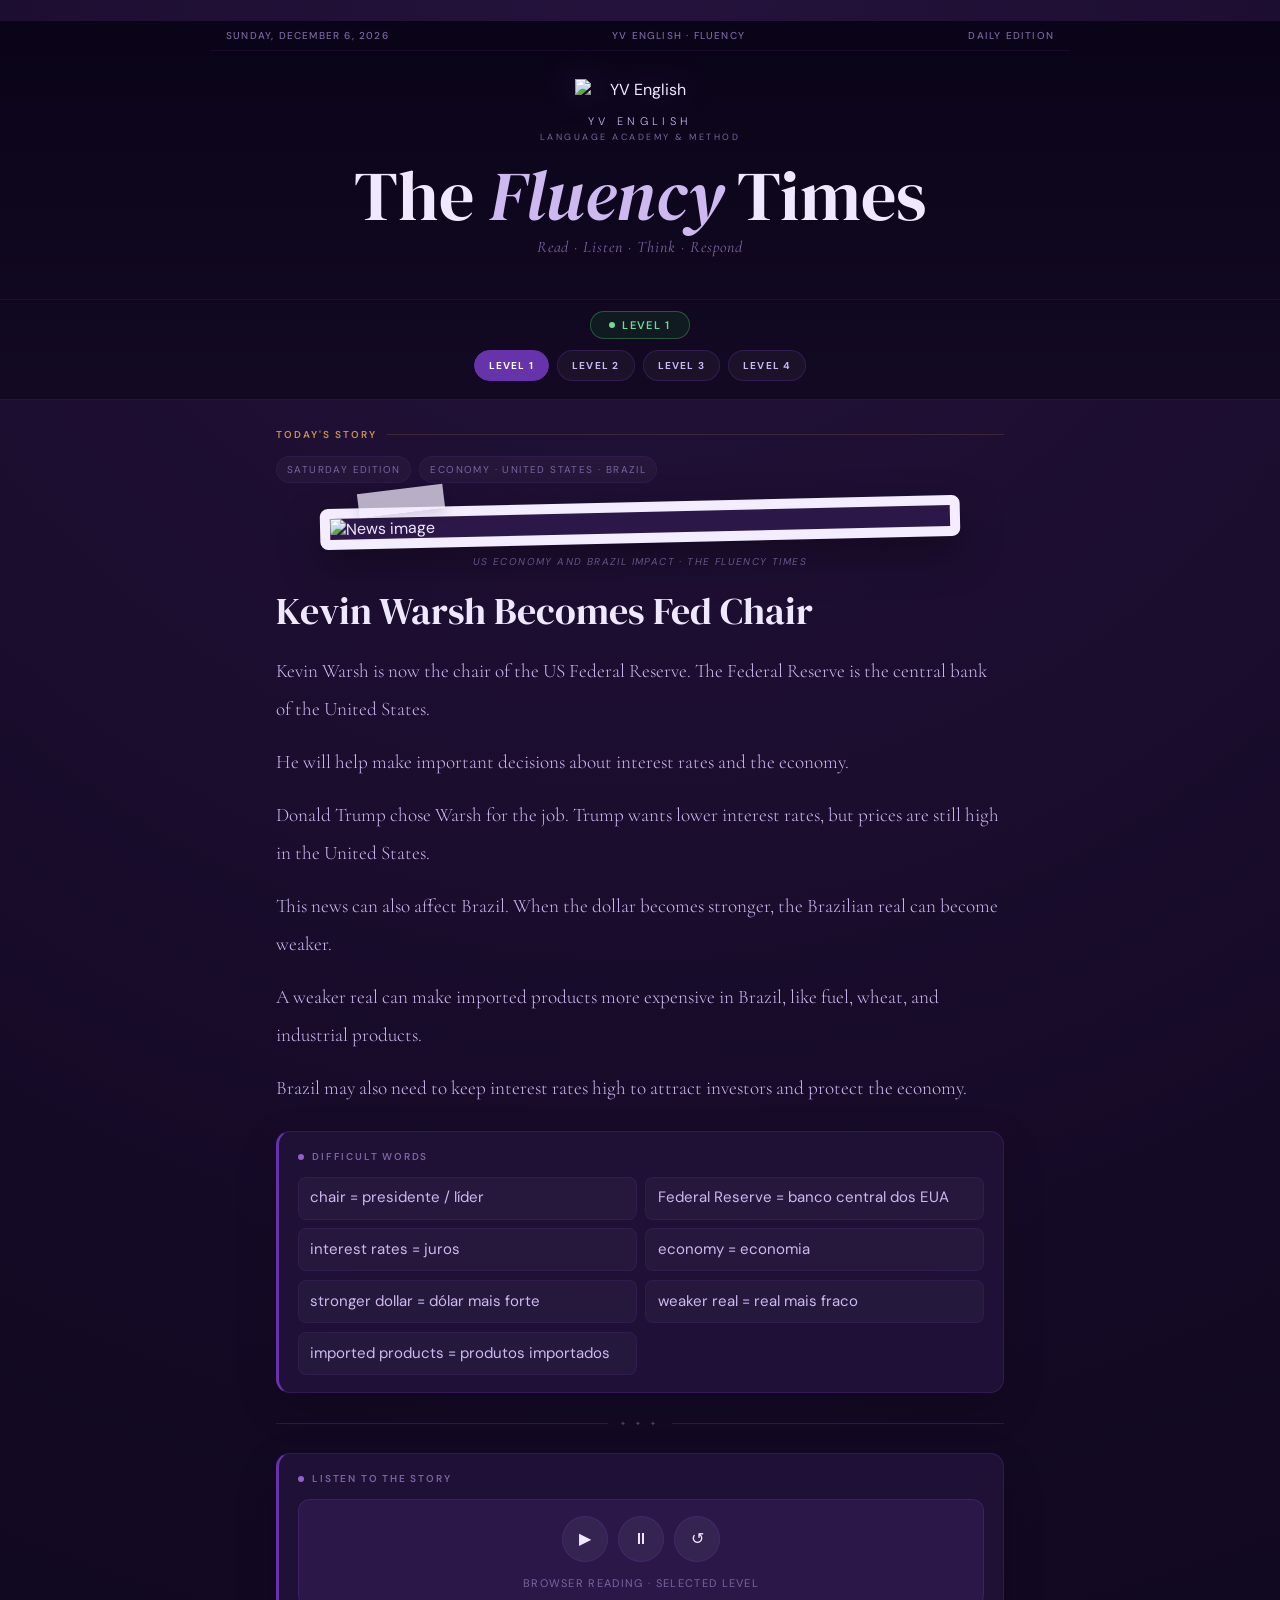
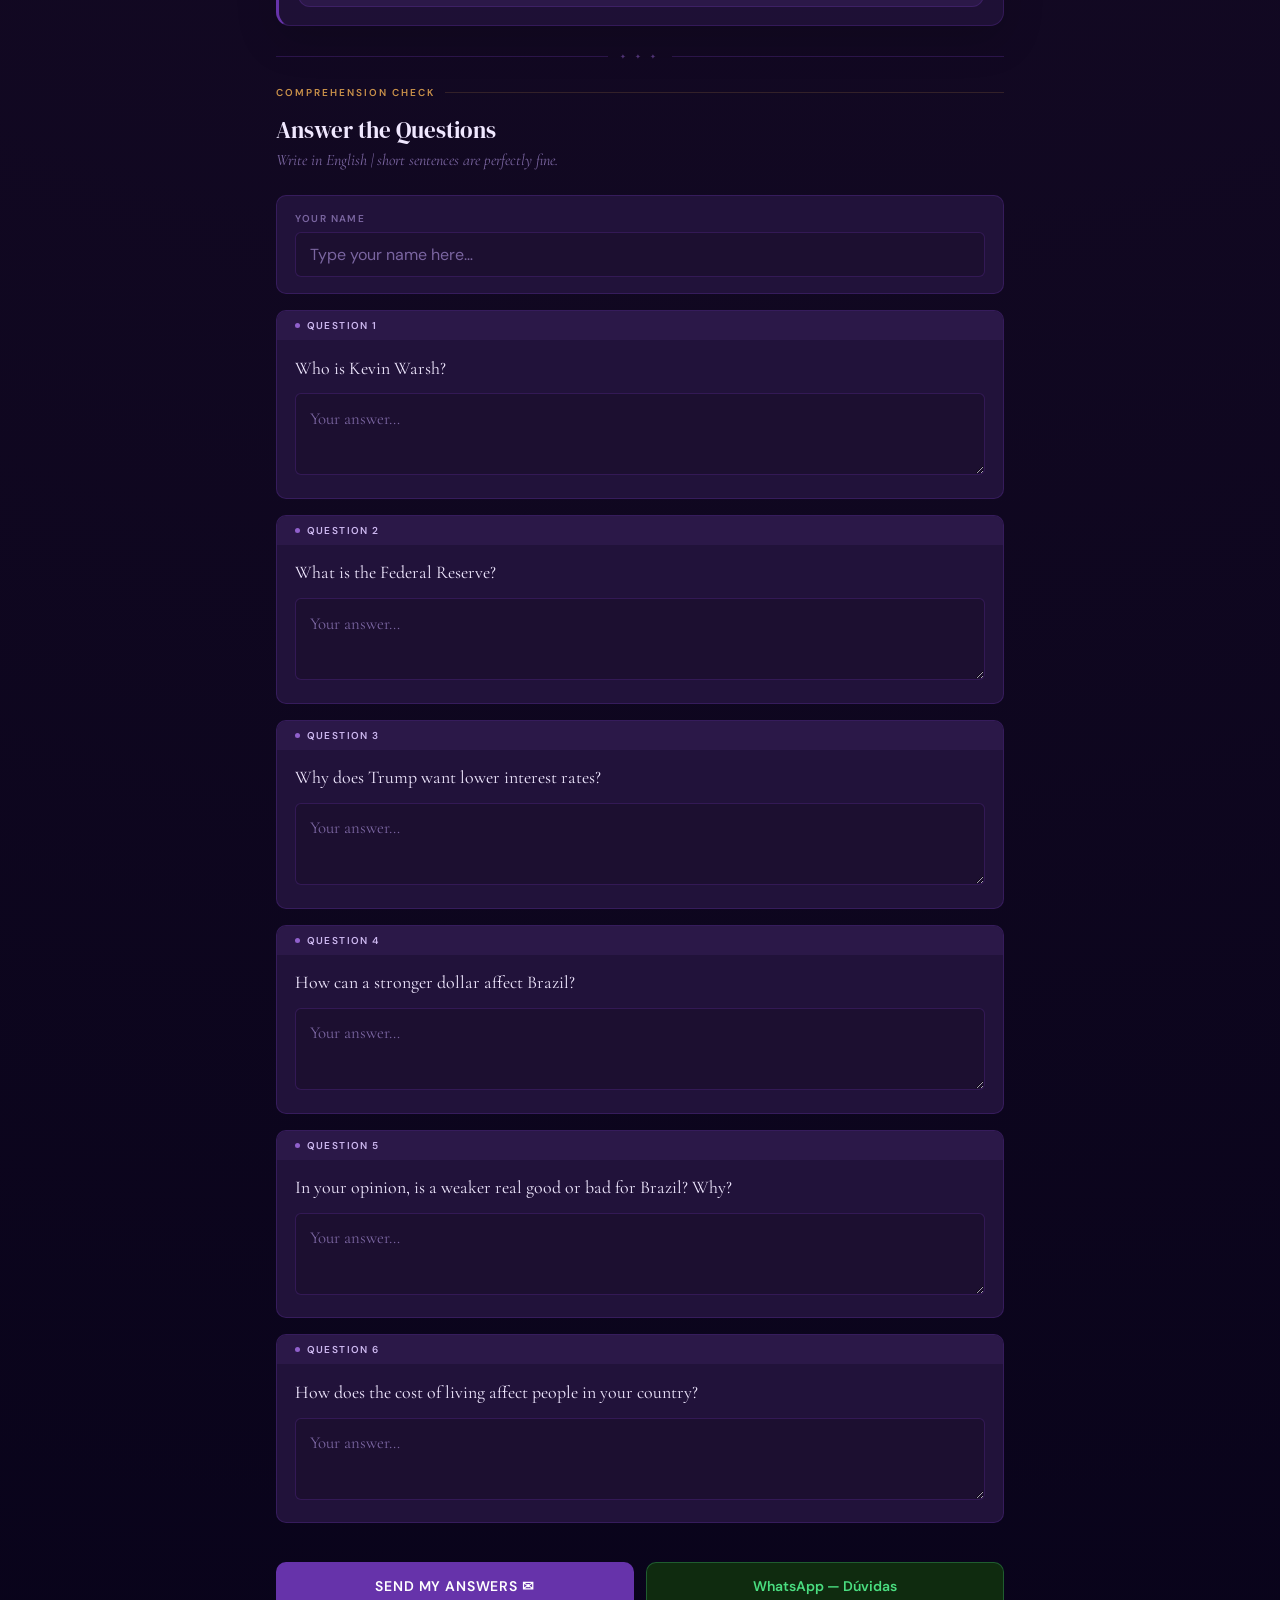
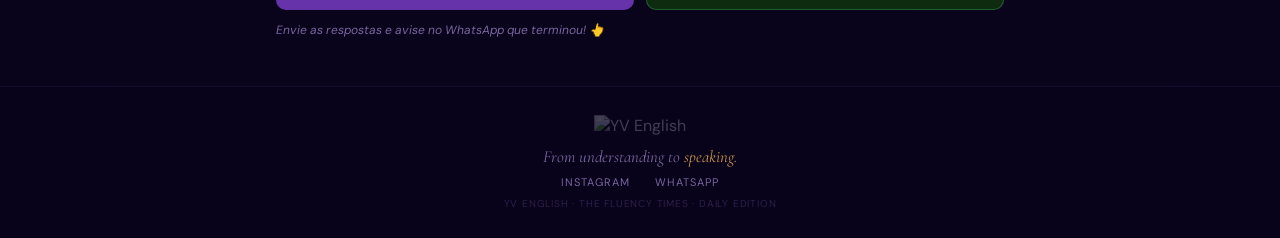
==== commit 261356b8: "Update index.html" ====
--- a/index.html
+++ b/index.html
@@ -11,7 +11,7 @@
   <link href="https://fonts.googleapis.com/css2?family=Cormorant+Garamond:ital,wght@0,300;0,400;1,300;1,400&family=DM+Sans:wght@300;400;500;600;700&family=DM+Serif+Display:ital@0;1&display=swap" rel="stylesheet" />
 
   <link rel="stylesheet" href="style.css" />
-  <link rel="icon" type="image/png" href="logo-yv.png" />
+  <img class="yv-logo" src="./logo-yv.png" alt="" />
   <link rel="apple-touch-icon" href="logo-yv.png" />
 </head>
 <body>
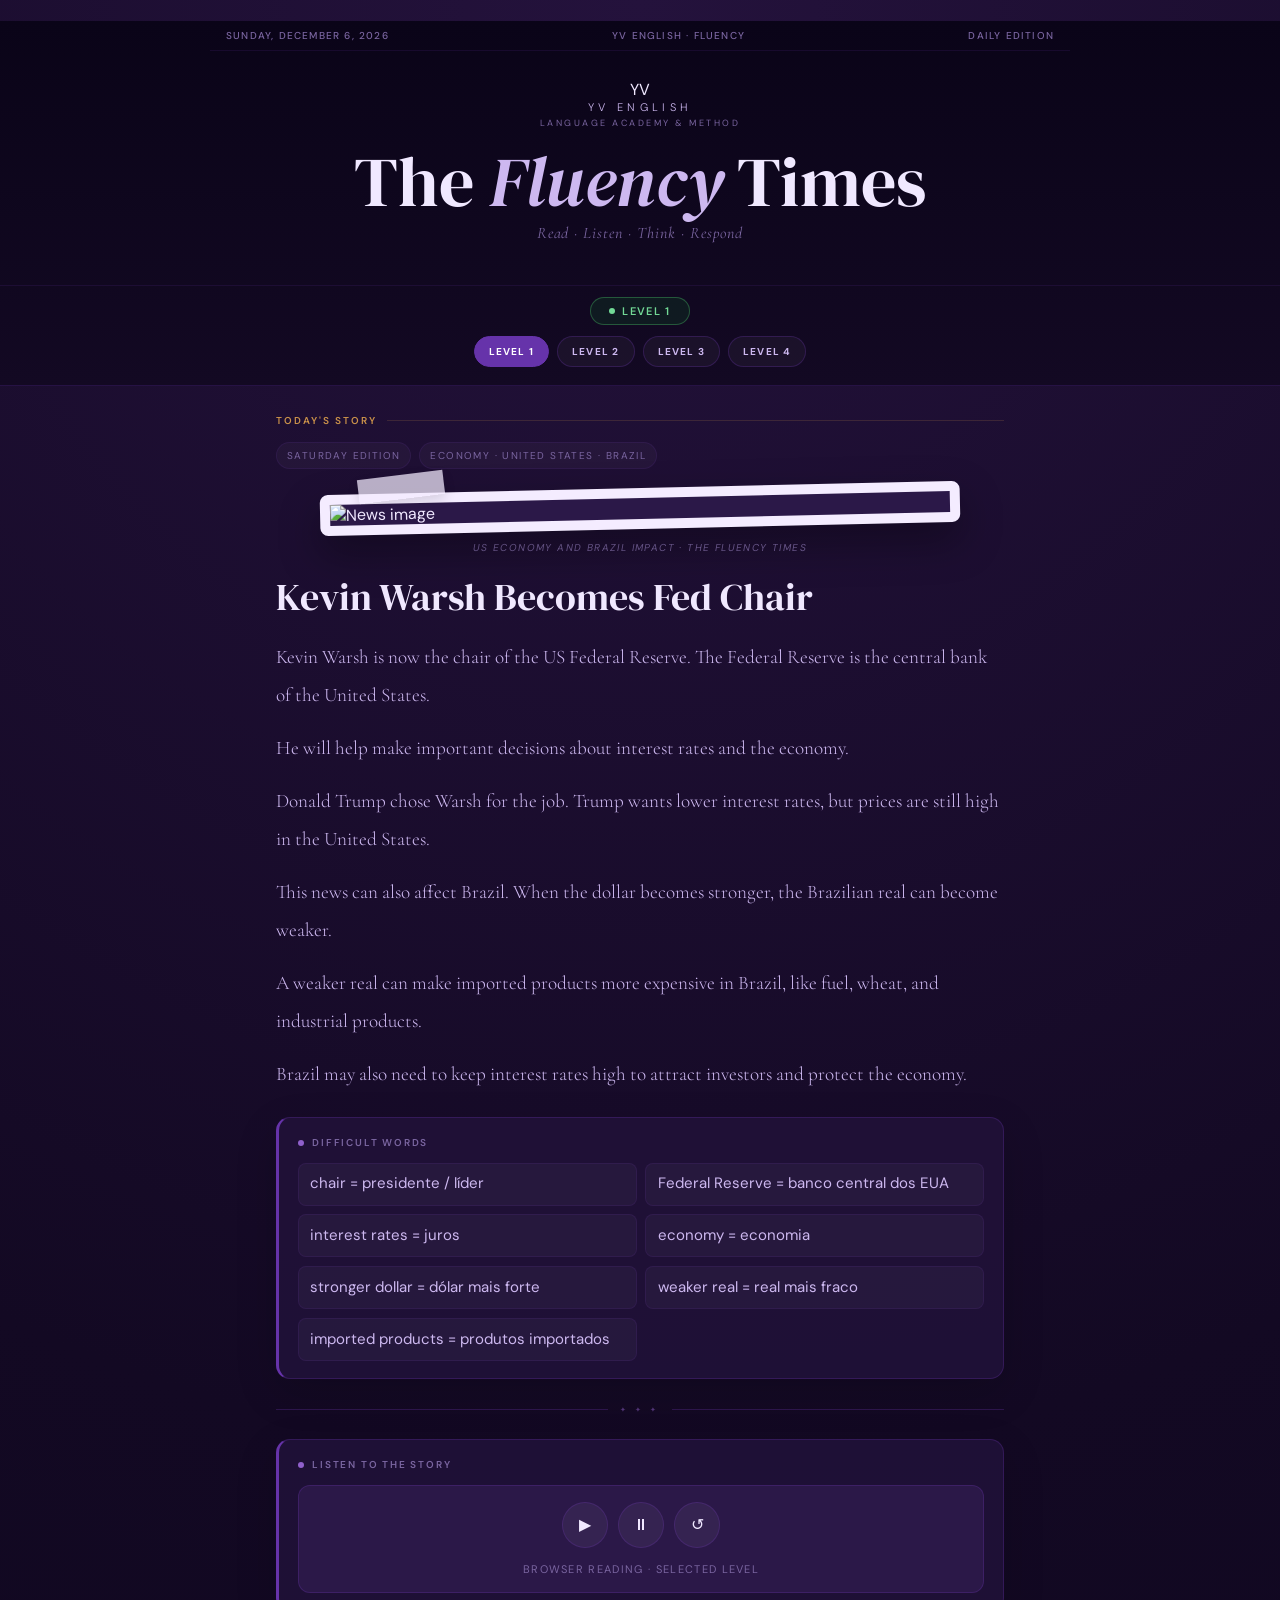
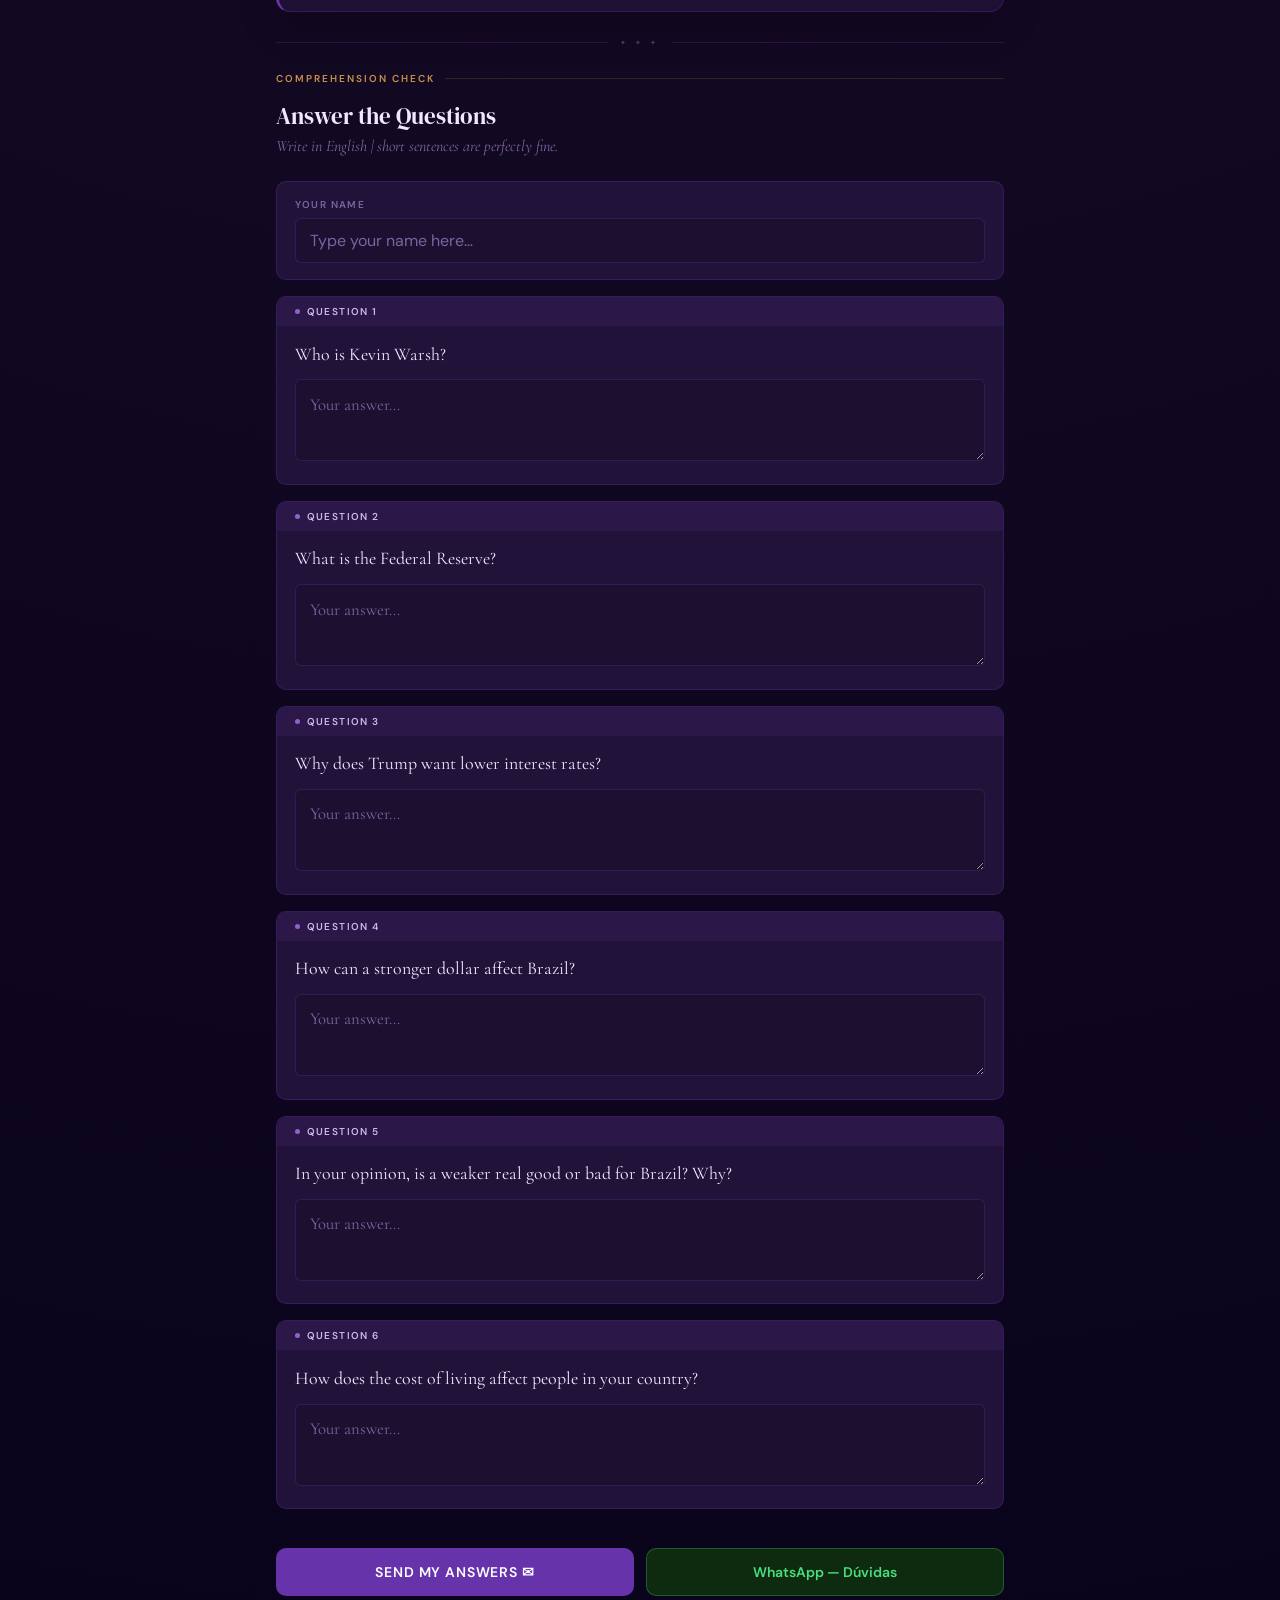
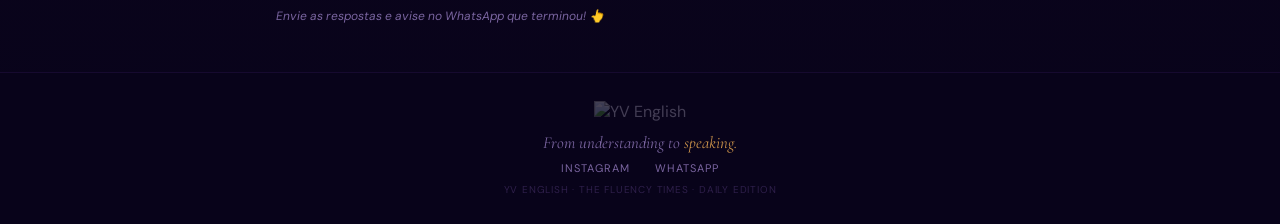
==== commit 06a7d054: "Replace logo image with text markup" ====
--- a/index.html
+++ b/index.html
@@ -24,7 +24,7 @@
 
     <div class="mcore">
       <!-- TROQUE A LOGO AQUI, SE QUISER: coloque o arquivo logo-yv.png na pasta principal -->
-      <img class="yv-logo" src="logo-yv.png" alt="YV English" />
+      <div class="yv-mark">YV</div>
       <p class="brand">YV English</p>
       <p class="brandsub">Language Academy &amp; Method</p>
       <h1 class="ptitle">The <em>Fluency</em> Times</h1>
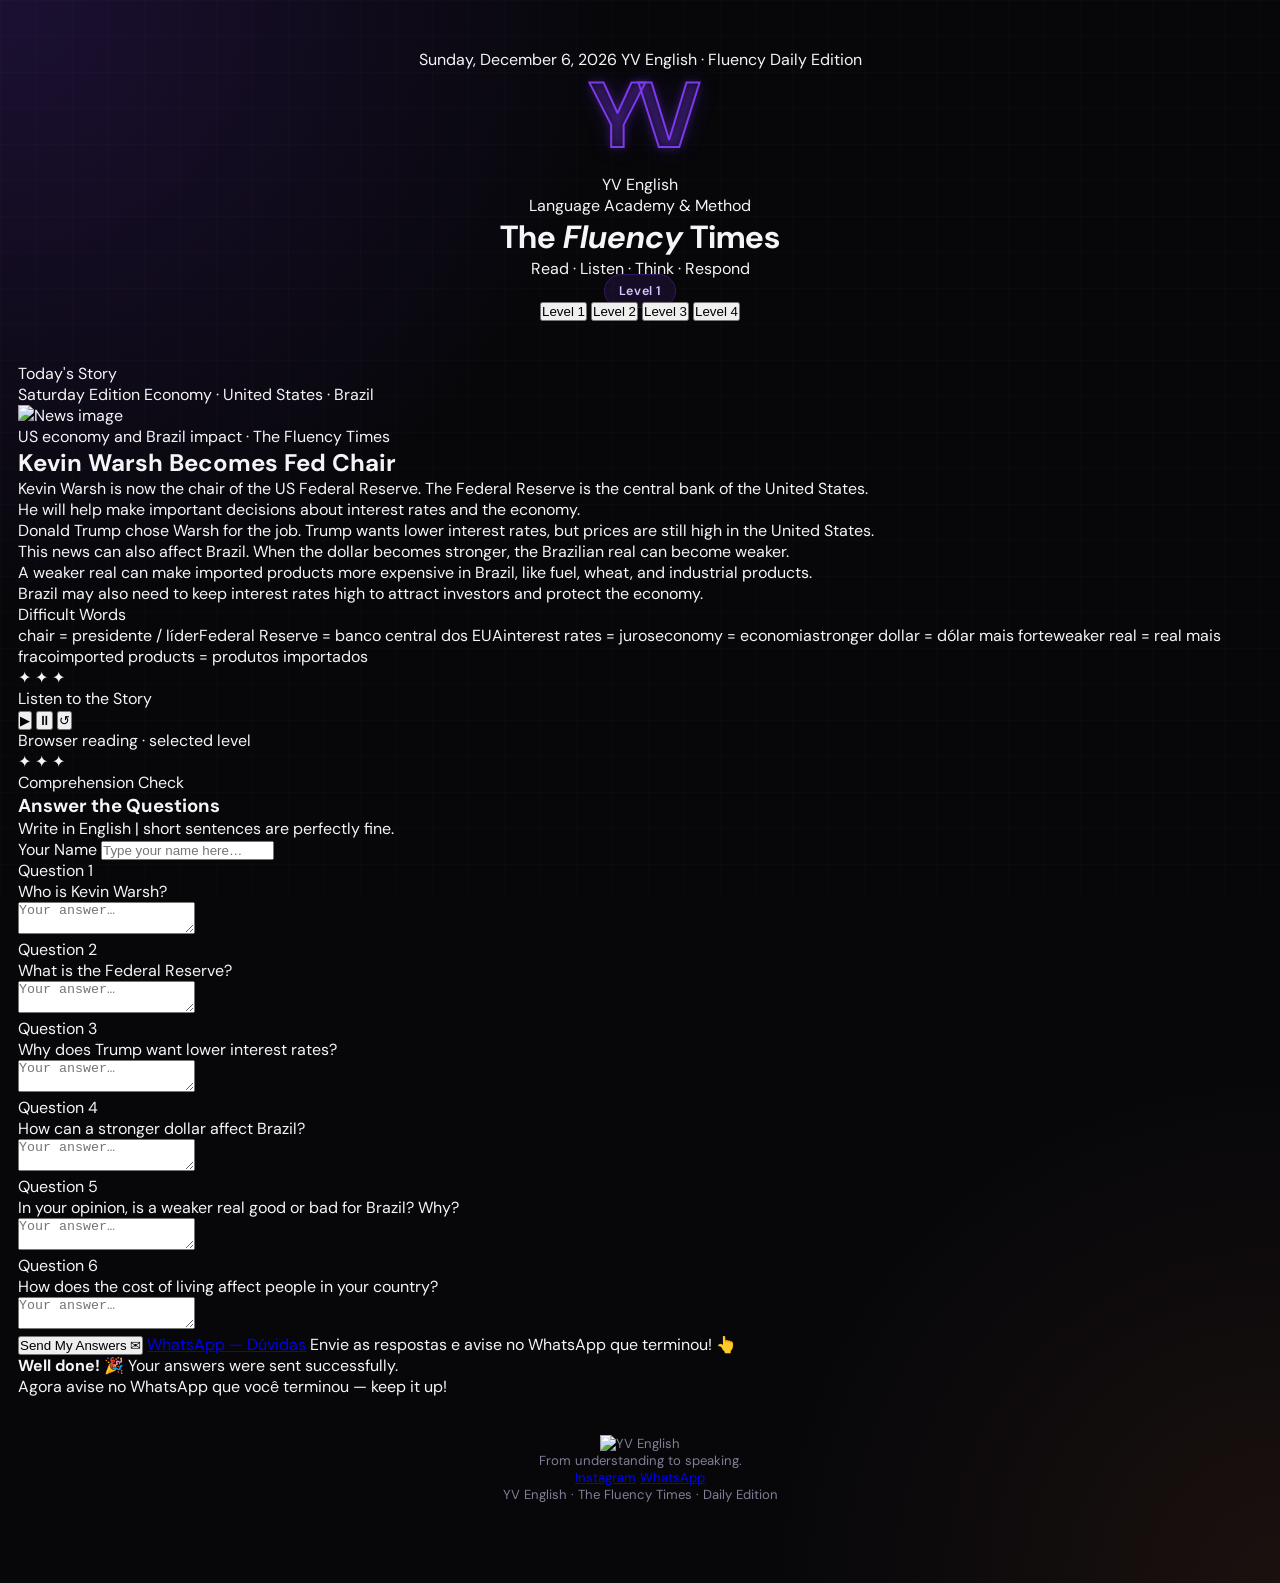
==== commit b2ddeeca: "Update news image source to a new URL" ====
--- a/index.html
+++ b/index.html
@@ -52,7 +52,7 @@
       </div>
 
       <figure class="cutout-wrap" id="imageBox">
-        <img id="newsImage" class="paper-cut-img" src="/news/trumpekevin.avif" alt="News image" />
+        <img id="newsImage" class="paper-cut-img" src="https://images.wsj.net/im-58118592?width=700&height=466" alt="News image" />
         <figcaption id="imageCaption">The Fluency Times</figcaption>
       </figure>
 
--- a/style.css
+++ b/style.css
@@ -1,17 +1,482 @@
-*,*::before,*::after{box-sizing:border-box;margin:0;padding:0}
-:root{--bg:#130923;--bg2:#1c0f30;--bgcard:#21123a;--bglight:#2b1848;--pur:#6633aa;--purlt:#9060cc;--purxl:#cdb8f0;--gold:#c9914a;--white:#f0e8ff;--muted:#7a65a0;--border:rgba(102,51,170,.3);--borderl:rgba(102,51,170,.15);--paper:#f4ecff}
-body{background:radial-gradient(circle at top,#24123c 0%,var(--bg) 42%,#08031a 100%);color:var(--white);font-family:"DM Sans",sans-serif;min-height:100vh}
-.mhead{background:linear-gradient(180deg,#0a0418 0%,var(--bg) 100%);border-bottom:1px solid var(--border);text-align:center}
-.mbar{padding:8px 1rem;border-bottom:1px solid var(--borderl);display:flex;justify-content:space-between;gap:10px;align-items:center;font-size:10px;font-weight:500;letter-spacing:.12em;text-transform:uppercase;color:var(--muted);max-width:860px;margin:0 auto}
-.mcore{padding:28px 1rem 22px;display:flex;flex-direction:column;align-items:center}
-.yv-logo{width:130px;height:auto;margin-bottom:14px;filter:drop-shadow(0 0 16px rgba(102,51,170,.45))}.brand{font-size:11px;font-weight:300;letter-spacing:.4em;text-transform:uppercase;color:var(--purxl);margin-bottom:3px}.brandsub{font-size:9px;letter-spacing:.28em;text-transform:uppercase;color:var(--muted);margin-bottom:18px}.ptitle{font-family:"DM Serif Display",serif;font-size:clamp(2.2rem,8vw,4.4rem);font-weight:400;line-height:1;color:var(--white);margin-bottom:6px}.ptitle em{font-style:italic;color:var(--purxl)}.ptagline{font-family:"Cormorant Garamond",serif;font-style:italic;font-size:1rem;color:var(--muted);letter-spacing:.06em;margin-bottom:20px}
-.mbot{padding:11px 1rem;border-top:1px solid var(--borderl);display:flex;justify-content:center}.badge{display:inline-flex;align-items:center;gap:7px;padding:6px 18px;border-radius:100px;font-size:11px;font-weight:600;letter-spacing:.12em;text-transform:uppercase;border:1px solid}.lv1{background:rgba(15,70,35,.3);border-color:rgba(70,180,100,.4);color:#72d996}.lv2{background:rgba(102,51,170,.2);border-color:rgba(144,96,208,.4);color:var(--purxl)}.lv3{background:rgba(150,50,20,.25);border-color:rgba(210,90,50,.4);color:#e88a60}.lv4{background:rgba(201,145,74,.16);border-color:rgba(201,145,74,.5);color:#e6b56f}.dot{width:6px;height:6px;border-radius:50%;background:currentColor;flex-shrink:0}
-.level-switch{display:flex;gap:8px;flex-wrap:wrap;justify-content:center;padding:0 1rem 18px}.lbtn{background:rgba(255,255,255,.04);color:var(--purxl);border:1px solid var(--border);border-radius:999px;padding:8px 14px;font-family:"DM Sans",sans-serif;font-size:10px;font-weight:700;letter-spacing:.12em;text-transform:uppercase;cursor:pointer;transition:background .2s,border-color .2s,transform .1s}.lbtn:hover{background:rgba(144,96,208,.12);border-color:var(--purlt)}.lbtn.active{background:var(--pur);border-color:var(--pur);color:#fff}.lbtn:active{transform:scale(.98)}
-.page{max-width:760px;margin:0 auto;padding:0 1rem}.div{display:flex;align-items:center;gap:12px;padding:1.6rem 0}.div::before,.div::after{content:"";flex:1;height:1px;background:var(--border)}.div span{color:var(--purlt);font-size:.45rem;letter-spacing:.5em;opacity:.5}.slabel{font-size:10px;font-weight:600;letter-spacing:.2em;text-transform:uppercase;color:var(--gold);margin-bottom:.9rem;display:flex;align-items:center;gap:10px}.slabel::after{content:"";flex:1;height:1px;background:rgba(201,145,74,.18)}.asec{padding:1.75rem 0 0}.news-meta{display:flex;gap:8px;flex-wrap:wrap;margin-bottom:1.2rem}.news-meta span{font-size:10px;letter-spacing:.14em;text-transform:uppercase;color:var(--muted);border:1px solid var(--borderl);border-radius:999px;padding:6px 10px;background:rgba(255,255,255,.03)}.ahead{font-family:"DM Serif Display",serif;font-size:clamp(1.55rem,5vw,2.35rem);font-weight:400;line-height:1.2;color:var(--white);margin:1.3rem 0 1.2rem}.abody{font-family:"Cormorant Garamond",serif;font-size:1.2rem;font-weight:300;line-height:1.95;color:var(--purxl)}.abody p{margin-bottom:1rem}.abody p:last-child{margin-bottom:0}
-.cutout-wrap{position:relative;margin:0 auto 1.2rem;max-width:640px;display:none}.paper-cut-img{width:100%;max-height:290px;object-fit:cover;border:10px solid var(--paper);border-radius:8px;transform:rotate(-1.3deg);box-shadow:0 18px 40px rgba(0,0,0,.35);display:block;background:var(--bglight)}.cutout-wrap::before{content:"";position:absolute;top:-13px;left:38px;width:86px;height:24px;background:rgba(244,236,255,.72);transform:rotate(-7deg);z-index:2;box-shadow:0 5px 12px rgba(0,0,0,.12)}.cutout-wrap figcaption{font-size:10px;letter-spacing:.14em;text-transform:uppercase;color:var(--muted);margin-top:12px;text-align:center;font-style:italic}.cutout-wrap.show{display:block}
-.abox{background:rgba(33,18,58,.86);border:1px solid var(--border);border-left:3px solid var(--pur);border-radius:14px;padding:1.1rem 1.2rem;box-shadow:0 14px 42px rgba(0,0,0,.16)}.alabel{font-size:10px;font-weight:600;letter-spacing:.18em;text-transform:uppercase;color:var(--muted);margin-bottom:.85rem;display:flex;align-items:center;gap:8px}.alabel::before{content:"";display:inline-block;width:6px;height:6px;border-radius:50%;background:var(--purlt)}.words{margin-top:1.5rem}.wlist{display:grid;gap:.55rem;font-family:"DM Sans",sans-serif;font-size:.94rem;color:var(--purxl);line-height:1.55}.wlist span{display:block;background:rgba(255,255,255,.035);border:1px solid var(--borderl);border-radius:8px;padding:.55rem .7rem}
-.player{display:flex;align-items:center;justify-content:center;gap:10px;flex-wrap:wrap;background:var(--bglight);border:1px solid var(--border);border-radius:12px;padding:1rem}.pbtn{width:46px;height:46px;border-radius:50%;border:1px solid var(--border);background:rgba(255,255,255,.05);color:var(--white);font-size:16px;cursor:pointer;display:flex;align-items:center;justify-content:center;transition:background .2s,border-color .2s,transform .1s}.pbtn:hover{background:rgba(144,96,208,.14);border-color:var(--purlt)}.pbtn:active{transform:scale(.96)}.pmeta{width:100%;text-align:center;font-size:11px;letter-spacing:.12em;text-transform:uppercase;color:var(--muted);margin-top:.3rem}
-.qsec{padding:0 0 3rem}.qhead{font-family:"DM Serif Display",serif;font-size:1.45rem;font-weight:400;color:var(--white);margin-bottom:4px}.qsub{font-family:"Cormorant Garamond",serif;font-style:italic;font-size:1rem;color:var(--muted);margin-bottom:1.6rem}.qform{display:flex;flex-direction:column;gap:1rem}.nblock{background:var(--bgcard);border:1px solid var(--border);border-radius:10px;padding:1rem 1.1rem}.nlabel{font-size:10px;font-weight:600;letter-spacing:.14em;text-transform:uppercase;color:var(--muted);margin-bottom:7px;display:block}.ninput{width:100%;background:var(--bg2);border:1px solid var(--border);border-radius:6px;padding:11px 14px;font-family:"DM Sans",sans-serif;font-size:1rem;color:var(--white);transition:border-color .2s}.ninput::placeholder{color:var(--muted)}.ninput:focus{outline:none;border-color:var(--purlt)}.qblock{background:var(--bgcard);border:1px solid var(--border);border-radius:10px;overflow:hidden;transition:border-color .2s;margin-bottom:1rem}.qblock:focus-within{border-color:var(--purlt)}.qhdr{background:var(--bglight);padding:8px 1.1rem;font-size:10px;font-weight:600;letter-spacing:.14em;text-transform:uppercase;color:var(--purxl);display:flex;align-items:center;gap:7px}.qhdr::before{content:"";width:5px;height:5px;border-radius:50%;background:var(--purlt);flex-shrink:0}.qbody{padding:.9rem 1.1rem 1.1rem}.qtxt{font-family:"Cormorant Garamond",serif;font-size:1.12rem;color:var(--white);margin-bottom:.75rem;line-height:1.5}.atxt{width:100%;min-height:82px;background:var(--bg2);border:1px solid var(--border);border-radius:6px;padding:.7rem .9rem;font-family:"Cormorant Garamond",serif;font-size:1.05rem;color:var(--white);resize:vertical;transition:border-color .2s;line-height:1.6}.atxt::placeholder{color:var(--muted)}.atxt:focus{outline:none;border-color:var(--purlt);background:#140922}.srow{display:flex;flex-direction:column;gap:.75rem;padding-top:.4rem}.bsub{width:100%;background:var(--pur);color:#fff;border:none;padding:15px;border-radius:10px;font-family:"DM Sans",sans-serif;font-size:14px;font-weight:600;letter-spacing:.06em;text-transform:uppercase;cursor:pointer;transition:background .2s,transform .1s}.bsub:hover{background:#55289a}.bsub:active{transform:scale(.99)}.bsub:disabled{background:var(--bglight);color:var(--muted);cursor:not-allowed}.bwpp{display:flex;align-items:center;justify-content:center;gap:10px;width:100%;background:#0f2b0f;color:#4ade80;border:1px solid rgba(74,222,128,.28);padding:14px;border-radius:10px;font-family:"DM Sans",sans-serif;font-size:14px;font-weight:600;cursor:pointer;text-decoration:none;transition:background .2s}.bwpp:hover{background:#142e14}.snote{font-size:12px;color:var(--muted);font-style:italic;text-align:center}.succ{display:none;background:rgba(15,70,35,.22);border:1px solid rgba(74,222,128,.22);border-radius:10px;padding:1.2rem;color:#72d996;font-family:"Cormorant Garamond",serif;font-size:1.1rem;line-height:1.75}
-footer{background:#08031a;border-top:1px solid var(--borderl);padding:1.75rem 1rem;text-align:center}.flogo img{width:70px;height:auto;opacity:.25;margin-bottom:10px}.ftagline{font-family:"Cormorant Garamond",serif;font-style:italic;font-size:1.05rem;color:var(--muted);margin-bottom:8px}.ftagline span{color:var(--gold)}.flinks{display:flex;justify-content:center;gap:1.5rem;margin-bottom:8px}.flinks a{font-size:11px;letter-spacing:.1em;text-transform:uppercase;color:var(--muted);text-decoration:none}.flinks a:hover{color:var(--purxl)}.fcopy{font-size:10px;letter-spacing:.08em;color:#2e1f4a;text-transform:uppercase}
-@media(min-width:560px){.srow{flex-direction:row;flex-wrap:wrap}.bsub,.bwpp{width:auto;flex:1}.snote{text-align:left;width:100%}.wlist{grid-template-columns:1fr 1fr}}
-@media(max-width:520px){.mbar{font-size:8px;letter-spacing:.08em}.paper-cut-img{max-height:220px;border-width:8px}.abody{font-size:1.12rem;line-height:1.85}}
+/* =========================================================
+   YV ENGLISH — THE FLUENCY TIMES
+   CLEAN VERSION
+========================================================= */
+
+:root{
+  --bg:#07070a;
+  --card:#101018;
+  --soft:#171726;
+
+  --purple:#7c3aed;
+  --purple-light:#a78bfa;
+
+  --orange:#c96b3b;
+
+  --text:#f5f5f7;
+  --muted:#b4b4c7;
+
+  --border:rgba(255,255,255,.08);
+
+  --radius:28px;
+
+  --shadow:
+    0 10px 40px rgba(0,0,0,.35);
+
+  --glass:
+    rgba(255,255,255,.04);
+}
+
+/* =========================================================
+   RESET
+========================================================= */
+
+*{
+  margin:0;
+  padding:0;
+  box-sizing:border-box;
+}
+
+html{
+  scroll-behavior:smooth;
+}
+
+body{
+  font-family:"DM Sans",sans-serif;
+  background:
+    radial-gradient(circle at top left,
+      rgba(124,58,237,.18),
+      transparent 30%),
+    radial-gradient(circle at bottom right,
+      rgba(201,107,59,.10),
+      transparent 25%),
+    var(--bg);
+
+  color:var(--text);
+
+  min-height:100vh;
+
+  padding:28px 18px 80px;
+
+  overflow-x:hidden;
+}
+
+/* =========================================================
+   BACKGROUND DETAILS
+========================================================= */
+
+body::before{
+  content:"";
+
+  position:fixed;
+  inset:0;
+
+  background-image:
+    linear-gradient(
+      rgba(255,255,255,.015) 1px,
+      transparent 1px
+    ),
+    linear-gradient(
+      90deg,
+      rgba(255,255,255,.015) 1px,
+      transparent 1px
+    );
+
+  background-size:36px 36px;
+
+  pointer-events:none;
+
+  z-index:-1;
+}
+
+/* =========================================================
+   MAIN CONTAINER
+========================================================= */
+
+.container{
+  width:100%;
+  max-width:760px;
+
+  margin:0 auto;
+}
+
+/* =========================================================
+   HEADER
+========================================================= */
+
+header{
+  text-align:center;
+  margin-bottom:42px;
+}
+
+/* ===== YV LOGO ===== */
+
+.yv-logo,
+.yv-mark{
+  font-size:92px;
+  font-weight:700;
+
+  letter-spacing:-8px;
+  line-height:1;
+
+  color:transparent;
+
+  -webkit-text-stroke:2px var(--purple);
+
+  text-shadow:
+    0 0 10px rgba(124,58,237,.35),
+    0 0 22px rgba(124,58,237,.22);
+
+  margin-bottom:12px;
+
+  user-select:none;
+}
+
+/* ===== SUBTITLE ===== */
+
+.header-subtitle{
+  color:var(--muted);
+
+  font-size:.92rem;
+  letter-spacing:2px;
+  text-transform:uppercase;
+}
+
+/* =========================================================
+   NEWS CARD
+========================================================= */
+
+.news-card{
+  position:relative;
+
+  background:rgba(16,16,24,.72);
+
+  border:1px solid var(--border);
+
+  border-radius:var(--radius);
+
+  padding:26px;
+
+  backdrop-filter:blur(18px);
+
+  box-shadow:var(--shadow);
+
+  overflow:hidden;
+}
+
+/* Glow */
+
+.news-card::before{
+  content:"";
+
+  position:absolute;
+
+  top:-120px;
+  right:-120px;
+
+  width:240px;
+  height:240px;
+
+  background:
+    radial-gradient(
+      circle,
+      rgba(124,58,237,.22),
+      transparent 70%
+    );
+
+  pointer-events:none;
+}
+
+/* =========================================================
+   BADGES
+========================================================= */
+
+.top-row{
+  display:flex;
+  justify-content:space-between;
+  align-items:center;
+
+  gap:12px;
+
+  margin-bottom:24px;
+
+  flex-wrap:wrap;
+}
+
+.badge{
+  padding:8px 14px;
+
+  border-radius:999px;
+
+  background:rgba(124,58,237,.12);
+
+  border:1px solid rgba(124,58,237,.28);
+
+  color:#d8c8ff;
+
+  font-size:.78rem;
+  font-weight:600;
+
+  letter-spacing:.6px;
+}
+
+.date{
+  color:var(--muted);
+  font-size:.82rem;
+}
+
+/* =========================================================
+   TITLE
+========================================================= */
+
+.news-title{
+  font-size:2rem;
+  line-height:1.08;
+
+  margin-bottom:18px;
+
+  letter-spacing:-1px;
+}
+
+/* =========================================================
+   META
+========================================================= */
+
+.meta{
+  display:flex;
+  gap:10px;
+  flex-wrap:wrap;
+
+  margin-bottom:26px;
+}
+
+.meta-item{
+  padding:8px 14px;
+
+  background:rgba(255,255,255,.04);
+
+  border:1px solid rgba(255,255,255,.05);
+
+  border-radius:999px;
+
+  color:var(--muted);
+
+  font-size:.82rem;
+}
+
+/* =========================================================
+   IMAGE
+========================================================= */
+
+.news-image{
+  width:100%;
+
+  border-radius:22px;
+
+  overflow:hidden;
+
+  margin-bottom:26px;
+
+  border:1px solid rgba(255,255,255,.06);
+}
+
+.news-image img{
+  width:100%;
+  display:block;
+
+  object-fit:cover;
+}
+
+/* =========================================================
+   AUDIO
+========================================================= */
+
+.audio-box{
+  margin-bottom:28px;
+}
+
+.audio-title{
+  font-size:.82rem;
+
+  color:var(--muted);
+
+  margin-bottom:10px;
+
+  text-transform:uppercase;
+  letter-spacing:1.5px;
+}
+
+.audio-box iframe{
+  width:100%;
+  border:none;
+  border-radius:18px;
+}
+
+/* =========================================================
+   TEXT
+========================================================= */
+
+.news-text{
+  font-size:1.06rem;
+
+  line-height:1.9;
+
+  color:#ececf2;
+
+  margin-bottom:34px;
+}
+
+.news-text p + p{
+  margin-top:18px;
+}
+
+/* =========================================================
+   QUESTIONS
+========================================================= */
+
+.questions{
+  margin-top:10px;
+}
+
+.questions-title{
+  font-size:1rem;
+
+  margin-bottom:18px;
+
+  letter-spacing:.5px;
+}
+
+.question{
+  padding:18px;
+
+  background:rgba(255,255,255,.03);
+
+  border:1px solid rgba(255,255,255,.05);
+
+  border-radius:18px;
+
+  margin-bottom:14px;
+}
+
+.question span{
+  display:block;
+
+  color:var(--purple-light);
+
+  font-size:.78rem;
+
+  text-transform:uppercase;
+
+  letter-spacing:1.5px;
+
+  margin-bottom:8px;
+}
+
+.question p{
+  line-height:1.6;
+}
+
+/* =========================================================
+   CTA
+========================================================= */
+
+.cta{
+  margin-top:34px;
+
+  padding:24px;
+
+  border-radius:24px;
+
+  background:
+    linear-gradient(
+      135deg,
+      rgba(124,58,237,.14),
+      rgba(201,107,59,.10)
+    );
+
+  border:1px solid rgba(255,255,255,.06);
+
+  text-align:center;
+}
+
+.cta h3{
+  font-size:1.15rem;
+  margin-bottom:10px;
+}
+
+.cta p{
+  color:var(--muted);
+
+  line-height:1.7;
+
+  margin-bottom:20px;
+}
+
+.cta a{
+  display:inline-flex;
+  align-items:center;
+  justify-content:center;
+
+  padding:14px 22px;
+
+  border-radius:999px;
+
+  background:var(--purple);
+
+  color:white;
+
+  text-decoration:none;
+
+  font-weight:600;
+
+  transition:.25s ease;
+}
+
+.cta a:hover{
+  transform:translateY(-2px);
+  opacity:.92;
+}
+
+/* =========================================================
+   FOOTER
+========================================================= */
+
+footer{
+  margin-top:38px;
+
+  text-align:center;
+
+  color:#7f7f95;
+
+  font-size:.82rem;
+}
+
+/* =========================================================
+   MOBILE
+========================================================= */
+
+@media(max-width:640px){
+
+  body{
+    padding:22px 14px 70px;
+  }
+
+  .yv-logo,
+  .yv-mark{
+    font-size:72px;
+    letter-spacing:-6px;
+  }
+
+  .news-card{
+    padding:22px;
+  }
+
+  .news-title{
+    font-size:1.6rem;
+  }
+
+  .news-text{
+    font-size:1rem;
+    line-height:1.8;
+  }
+}
